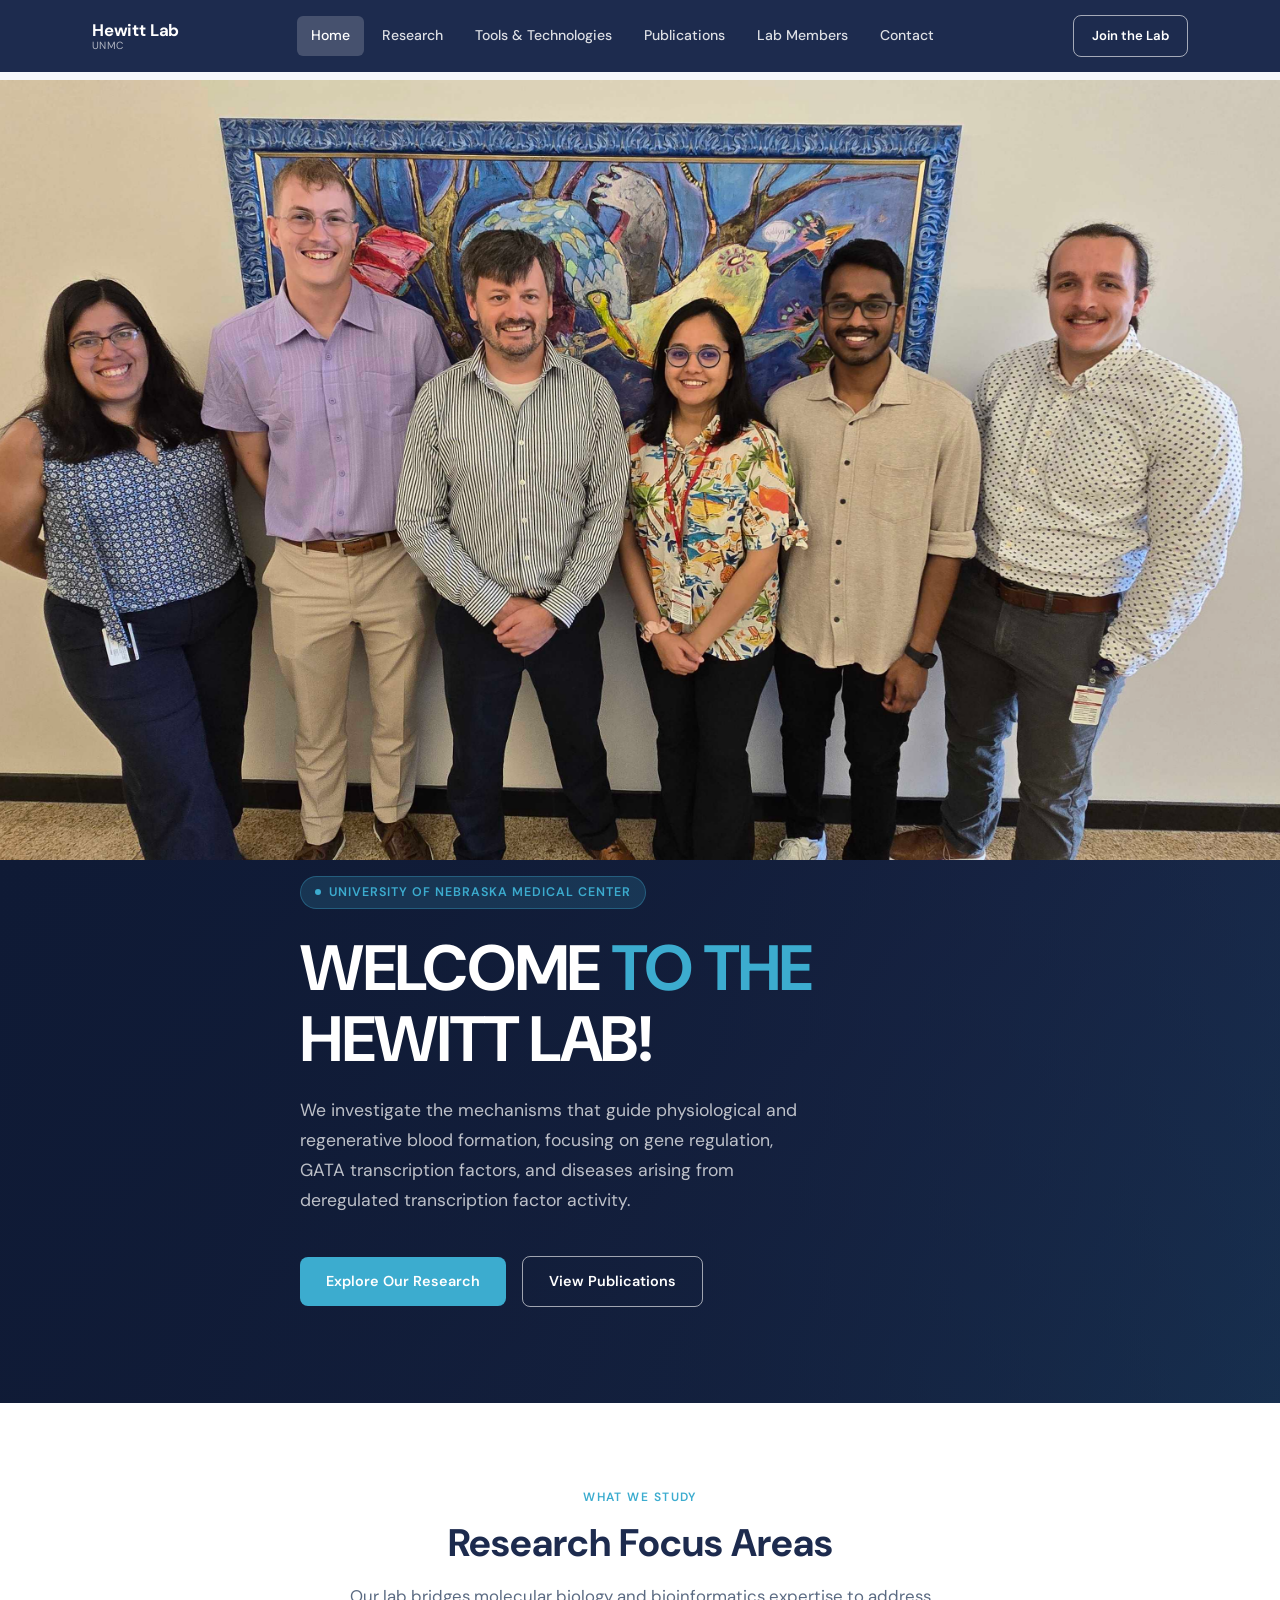
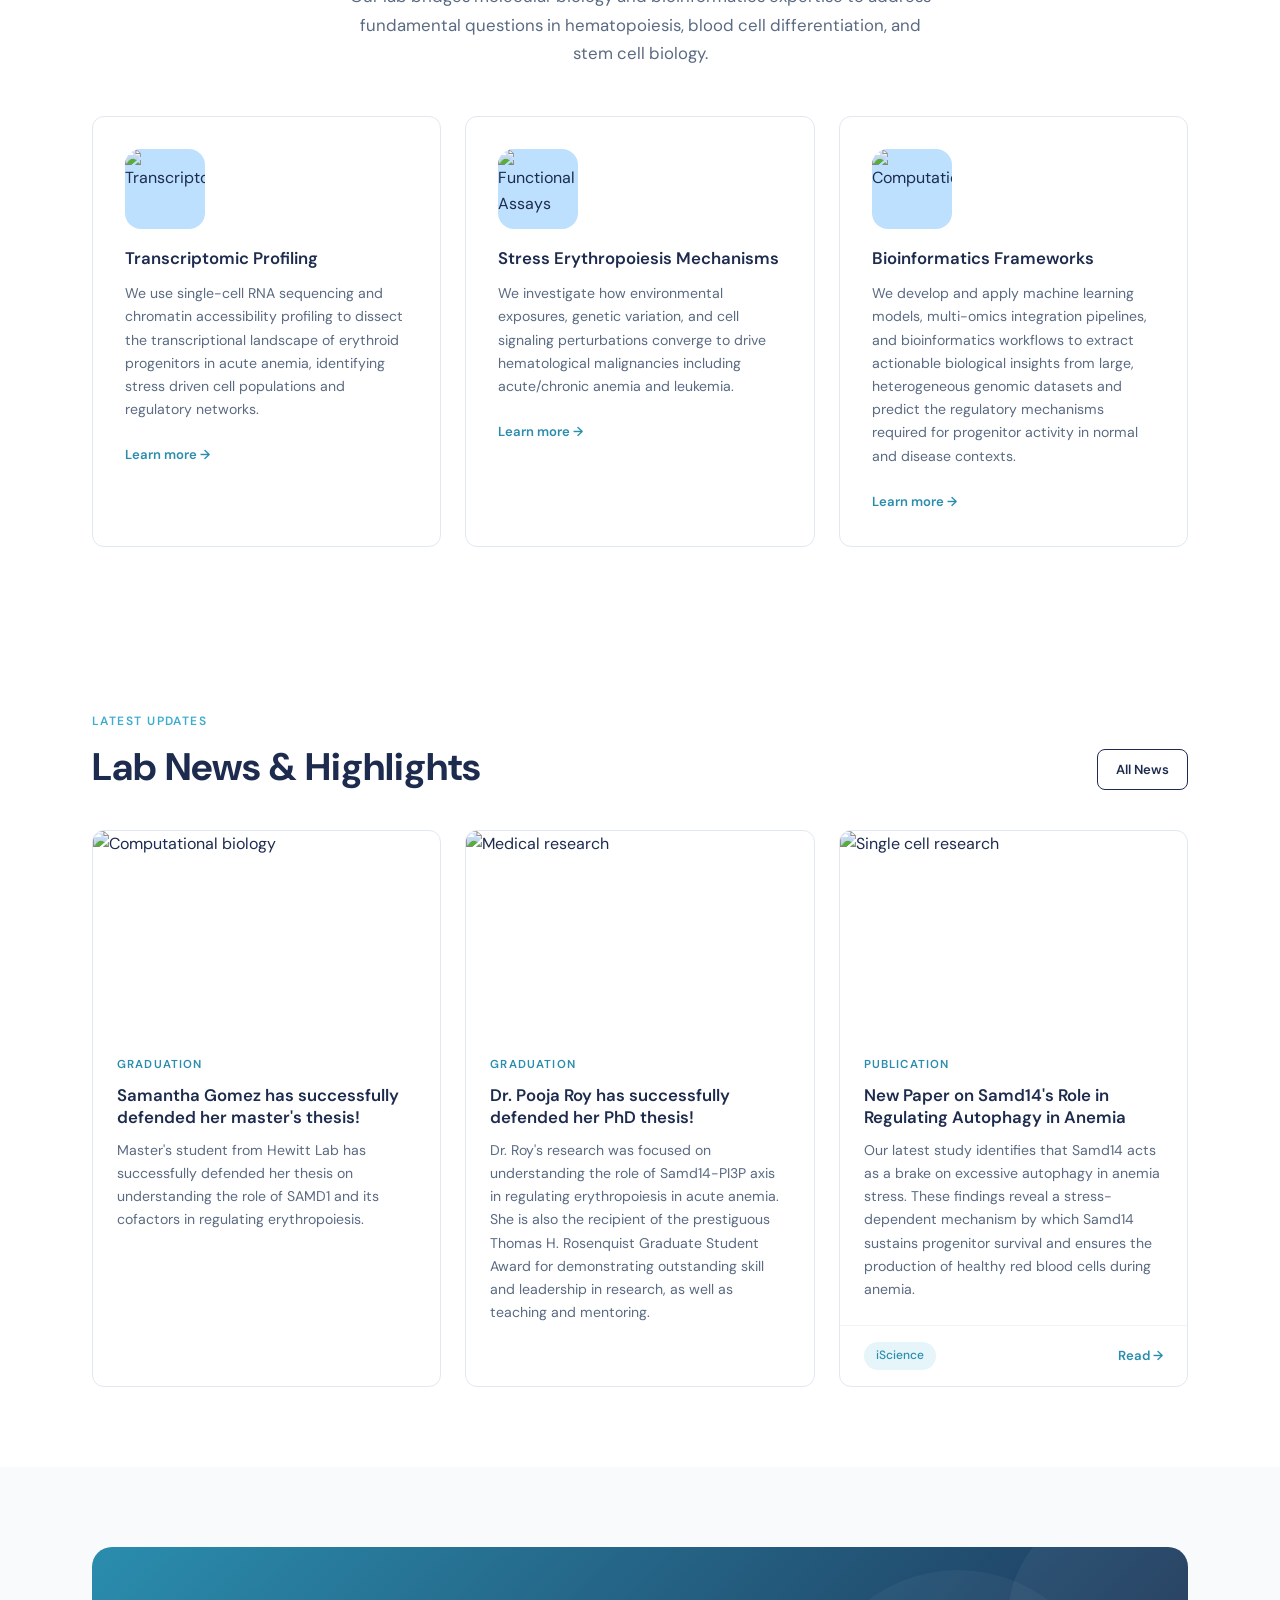
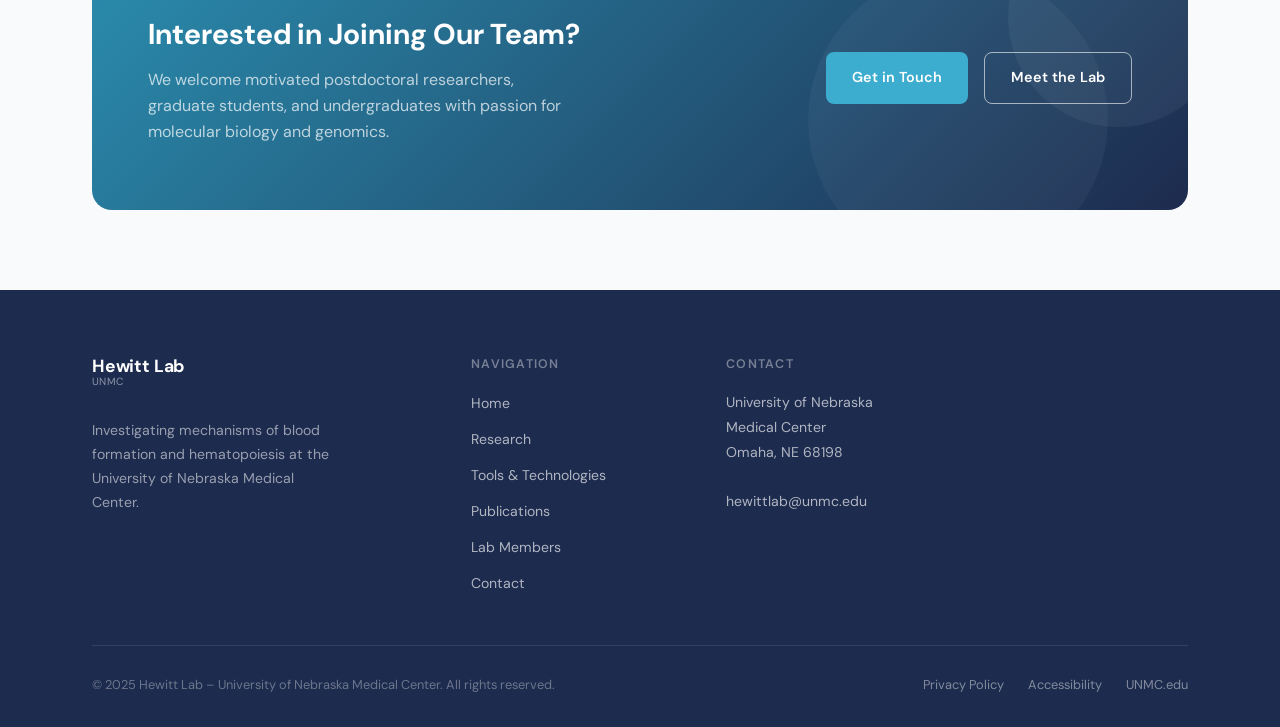
==== index.html @ a4f3e3bd "Remove the icons" ====
<!DOCTYPE html>
<html lang="en">
<head>
  <meta charset="UTF-8" />
  <meta name="viewport" content="width=device-width, initial-scale=1.0" />
  <title>Hewitt Lab   UNMC</title>
  <meta name="description" content="The Hewitt Lab at UNMC" />
  <link rel="stylesheet" href="styles.css" />
  <link rel="icon" type="image/png" href="public/blood-logo.png" />
</head>
<body>

  <!-- ============================================================
       HEADER
  ============================================================ -->
  <header class="site-header hero-page" id="siteHeader">
    <div class="header-inner">
      <a href="index.html" class="header-logo">
        <div class="logo-text">
          <span class="logo-name">Hewitt Lab</span>
          <span class="logo-sub">UNMC &nbsp;</span>
        </div>
      </a>

      <nav class="header-nav">
        <a href="index.html" class="nav-link active">Home</a>
        <a href="research.html" class="nav-link">Research</a>
        <a href="tools.html" class="nav-link">Tools &amp; Technologies</a>
        <a href="publications.html" class="nav-link">Publications</a>
        <a href="team.html" class="nav-link">Lab Members</a>
        <a href="contact.html" class="nav-link">Contact</a>
      </nav>

      <a href="contact.html" class="btn btn--outline-white btn--sm header-cta">Join the Lab</a>
      <button class="menu-toggle" id="menuToggle" aria-label="Open menu">
        <span></span><span></span><span></span>
      </button>
    </div>
  </header>

  <!-- Mobile Nav Drawer -->
  <div class="mobile-nav" id="mobileNav" style="
    display:none; position:fixed; inset:0; background:var(--navy); z-index:999;
    flex-direction:column; align-items:flex-start; padding:6rem 2rem 2rem;
    gap:0.5rem;
  ">
    <a href="index.html" class="nav-link active" style="font-size:1.1rem;color:white">Home</a>
    <a href="research.html" class="nav-link" style="font-size:1.1rem;color:rgba(255,255,255,0.8)">Research</a>
    <a href="tools.html" class="nav-link" style="font-size:1.1rem;color:rgba(255,255,255,0.8)">Tools &amp; Technologies</a>
    <a href="publications.html" class="nav-link" style="font-size:1.1rem;color:rgba(255,255,255,0.8)">Publications</a>
    <a href="team.html" class="nav-link" style="font-size:1.1rem;color:rgba(255,255,255,0.8)">Lab Members</a>
    <a href="contact.html" class="nav-link" style="font-size:1.1rem;color:rgba(255,255,255,0.8)">Contact</a>
    <a href="contact.html" class="btn btn--primary" style="margin-top:1.5rem">Join the Lab</a>
  </div>

  <!-- ============================================================
       HERO
  ============================================================ -->
  <div style="width:100%; height:780px; overflow:hidden; margin-top:80px;">
    <img src="public/1000073294 (1).jpg" alt="Hewitt Lab" style="width:100%; height:100%; object-fit:cover; object-position: center top;" />
  </div>

  <section class="hero" style="padding-top:0; min-height:auto;">
    <div class="hero-bg"></div>
    <!-- PLACEHOLDER: Replace src below with your own hero image in public/hero-lab.jpg -->
    <div class="hero-overlay"></div>

    <div class="container hero-content" style="padding-top:1rem; padding-bottom:2rem;">
      <div class="hero-eyebrow">
        <span class="hero-dot"></span>
        University of Nebraska Medical Center
      </div>

      <h1 class="hero-title">
        WELCOME <em> TO THE </em> HEWITT LAB! <!--<br /> For RBC Regeneration at <br /> Molecular Resolution -->
      </h1>

      <p class="hero-desc">
        We investigate the mechanisms that guide physiological and regenerative blood formation, 
        focusing on gene regulation, GATA transcription factors, and diseases arising from 
        deregulated transcription factor activity.
      </p>

      <div class="hero-actions">
        <a href="research.html" class="btn btn--primary">Explore Our Research</a>
        <a href="publications.html" class="btn btn--outline-white">View Publications</a>
      </div>
  </section>

  <!-- ============================================================
       RESEARCH PILLARS
  ============================================================ -->
  <section class="section section--light">
    <div class="container">
      <div class="text-center">
        <span class="section-label">What We Study</span>
        <h2 class="section-title">Research Focus Areas</h2>
        <p class="section-subtitle">
          Our lab bridges molecular biology and bioinformatics expertise to address fundamental questions in hematopoiesis, blood cell differentiation, and stem cell biology.
        </p>
      </div>

      <div class="research-strip">
        <div class="research-card fade-in">
          <!-- <div class="research-icon">&#10084;&#65039;</div> -->
          <div class="research-icon"><img src="./public/icon-dna.jpg" alt="Transcriptomics" /></div>
          <h3>Transcriptomic Profiling</h3>
          <p>We use single-cell RNA sequencing and chromatin accessibility profiling to dissect
          the transcriptional landscape of erythroid progenitors in acute anemia, identifying
          stress driven cell populations and regulatory networks.</p>
          <a href="research.html#cardiac" class="research-link">Learn more &#8594;</a>
        </div>

        <div class="research-card fade-in fade-in-delay-1">
          <!-- <div class="research-icon">&#129752;</div> -->
          <div class="research-icon"><img src="./public/icon-bloodrop.jpg" alt="Functional Assays" /></div>
          <h3>Stress Erythropoiesis Mechanisms</h3>
          <p>We investigate how environmental exposures, genetic variation, and cell
          signaling perturbations converge to drive hematological malignancies including
          acute/chronic anemia and leukemia.</p>
          <a href="research.html#pulmonary" class="research-link">Learn more &#8594;</a>
        </div>

        <div class="research-card fade-in fade-in-delay-2">
          <!--<div class="research-icon">&#129504;</div>-->
          <div class="research-icon"><img src="./public/icon-comp.png" alt="Computational" /></div>
          <h3>Bioinformatics Frameworks</h3>
          <p>We develop and apply machine learning models, multi-omics integration pipelines,
          and bioinformatics workflows to extract actionable biological insights from large,
          heterogeneous genomic datasets and predict the regulatory mechanisms required for 
          progenitor activity in normal and disease contexts.</p>
          <a href="tools.html" class="research-link">Learn more &#8594;</a>
        </div>
      </div>
    </div>
  </section>

  <!-- ============================================================
       ABOUT SPLIT
  ============================================================ -->
  <!--  
  <section class="section section--tint">  
    <div class="container">
      <div class="about-split">
        <div class="about-img">
        -->  
          <!-- <img 
            src="https://images.unsplash.com/photo-1582719478250-c89cae4dc85b?auto=format&fit=crop&w=900&q=80"
            alt="Hewitt Lab team at UNMC"
          /> -->
          <!--  
          <div class="about-img-badge">
            <div class="badge-icon">&#127979;</div>
            <div>
              <div class="badge-label">Home Institution</div>
              <div class="badge-value">Univ. of Nebraska Medical Center</div>
            </div>
          </div>
        </div>

        <div class="about-text">
          <span class="section-label">About the Lab</span>
          <h2 class="section-title">Decoding Blood Formation at Molecular Resolution</h2>
          <p class="section-subtitle">
            The Hewitt Lab investigates the mechanisms that guide physiological and 
            regenerative blood formation, with a focus on gene regulation during 
            hematopoietic differentiation, the role of GATA transcription factors 
            in development, and diseases arising from deregulated transcription 
            factor activity including chronic anemias and leukemias.
          </p>

          <div class="about-highlights">
            <div class="highlight-item">
              <div class="highlight-dot"></div>
              <p><strong>Multi-omics integration</strong> combining transcriptomics, epigenomics,
              and proteomics to build system-level models of disease.</p>
            </div>
            <div class="highlight-item">
              <div class="highlight-dot"></div>
              <p><strong>Open-source software development</strong> with publicly available tools
              and reproducible analysis pipelines shared with the community.</p>
            </div>
            <div class="highlight-item">
              <div class="highlight-dot"></div>
              <p><strong>Collaborative translational research</strong> with clinical partners
              at UNMC, Nebraska Medicine, and national consortium networks.</p>
            </div>
            <div class="highlight-item">
              <div class="highlight-dot"></div>
              <p><strong>Trainee development</strong> at the interface of computation
              and experimental biology, preparing the next generation of researchers.</p>
            </div>
          </div>

          <div style="margin-top:2rem; display:flex; gap:1rem; flex-wrap:wrap;">
            <a href="research.html" class="btn btn--primary">Our Research</a>
            <a href="team.html" class="btn btn--outline">Meet the Team</a>
          </div>
        </div>
      </div>
    </div>
  </section>
-->
  <!-- ============================================================
       NEWS / HIGHLIGHTS
  ============================================================ -->
  <section class="section section--light">
    <div class="container">
      <div style="display:flex; align-items:flex-end; justify-content:space-between; margin-bottom:2.5rem; flex-wrap:wrap; gap:1rem;">
        <div>
          <span class="section-label">Latest Updates</span>
          <h2 class="section-title" style="margin-bottom:0">Lab News &amp; Highlights</h2>
        </div>
        <a href="#" class="btn btn--outline btn--sm">All News</a>
      </div>

      <div class="grid-3">
        <div class="card fade-in fade-in-delay-1">
          <!-- PLACEHOLDER: Replace with public/news-2.jpg -->
          <img
            src="public/sam_gomez.jpeg"
            alt="Computational biology"
            class="card-img"
          />
          <div class="card-body">
            <div class="card-label">Graduation</div>
            <h3 class="card-title">Samantha Gomez has successfully defended her master's thesis!</h3>
            <p class="card-text">Master's student from Hewitt Lab has successfully defended
              her thesis on understanding the role of SAMD1 and its cofactors in regulating erythropoiesis.</p>

          </div>
        </div>
                <div class="card fade-in fade-in-delay-2">
          <!-- PLACEHOLDER: Replace with public/news-3.jpg -->
          <img
            src="public/Roy_ Pooja.JPG"
            alt="Medical research"
            class="card-img"
          />
          <div class="card-body">
            <div class="card-label">Graduation</div>
            <h3 class="card-title">Dr. Pooja Roy has successfully defended her PhD thesis!</h3>
            <p class="card-text">Dr. Roy's research was focused on understanding the role of Samd14-PI3P axis
            in regulating erythropoiesis in acute anemia. She is also the recipient of the prestiguous Thomas H. Rosenquist Graduate Student Award
            for demonstrating outstanding skill and leadership in research, as well as teaching and mentoring.</p>

          </div>
          <!-- <div class="card-footer"> 
            <span class="tag">Funding</span>
            <a href="contact.html" class="research-link" style="font-size:0.82rem">Learn more &#8594;</a>
          </div> -->
        </div>
        
        
        <div class="card fade-in">
          <!-- PLACEHOLDER: Replace with public/news-1.jpg -->
          <img
            src="public/iscience.png"
            alt="Single cell research"
            class="card-img"
          />
          <div class="card-body">
            <div class="card-label">Publication</div>
            <h3 class="card-title">New Paper on Samd14's Role in Regulating Autophagy in Anemia</h3>
            <p class="card-text">Our latest study identifies that Samd14 acts as a brake on excessive autophagy in anemia stress.
            These findings reveal a stress-dependent mechanism by which Samd14 sustains progenitor survival and ensures the 
            production of healthy red blood cells during anemia.
            </p>
          </div>
          <div class="card-footer">
            <span class="tag">iScience</span>
            <a href="publications.html" class="research-link" style="font-size:0.82rem">Read &#8594;</a>
          </div>
        </div>

        </div>
      </div>
    </div>
  </section>

  <!-- ============================================================
       CTA BANNER
  ============================================================ -->
  <section class="section section--tint">
    <div class="container">
      <div class="cta-banner">
        <div class="cta-text">
          <h2>Interested in Joining Our Team?</h2>
          <p>We welcome motivated postdoctoral researchers, graduate students, and
          undergraduates with passion for molecular biology and genomics.</p>
        </div>
        <div class="cta-actions">
          <a href="contact.html" class="btn btn--primary">Get in Touch</a>
          <a href="team.html" class="btn btn--outline-white">Meet the Lab</a>
        </div>
      </div>
    </div>
  </section>

  <!-- ============================================================
       FOOTER
  ============================================================ -->
  <footer class="site-footer">
    <div class="container">
      <div class="footer-grid">
        <div class="footer-brand">
          <a href="index.html" class="header-logo" style="margin-bottom:1rem; display:inline-flex;">

            <div class="logo-text">
              <span class="logo-name">Hewitt Lab</span>
              <span class="logo-sub">UNMC</span>
            </div>
          </a>
          <p class="footer-tagline">
            Investigating mechanisms of blood formation and hematopoiesis 
            at the University of Nebraska Medical Center.
          </p>
        </div>

        <div class="footer-col">
          <h4>Navigation</h4>
          <ul>
            <li><a href="index.html">Home</a></li>
            <li><a href="research.html">Research</a></li>
            <li><a href="tools.html">Tools &amp; Technologies</a></li>
            <li><a href="publications.html">Publications</a></li>
            <li><a href="team.html">Lab Members</a></li>
            <li><a href="contact.html">Contact</a></li>
          </ul>
        </div>
        <!--  
        <div class="footer-col">
          <h4>Research</h4>
          <ul>
            <li><a href="research.html#cardiac">Cardiac Genomics</a></li>
            <li><a href="research.html#pulmonary">Pulmonary Disease</a></li>
            <li><a href="research.html#methods">Computational Methods</a></li>
            <li><a href="research.html#translational">Translational Research</a></li>
          </ul>
        </div> -->

        <div class="footer-col">
          <h4>Contact</h4>
          <address>
            University of Nebraska<br />
            Medical Center<br />
            Omaha, NE 68198<br /><br />
            <a href="mailto:hewittlab@unmc.edu">hewittlab@unmc.edu</a>
          </address>
        </div>
      </div>

      <div class="footer-bottom">
        <span>&copy; 2025 Hewitt Lab &ndash; University of Nebraska Medical Center. All rights reserved.</span>
        <div style="display:flex; gap:1.5rem;">
          <a href="#">Privacy Policy</a>
          <a href="#">Accessibility</a>
          <a href="https://www.unmc.edu" target="_blank" rel="noopener">UNMC.edu</a>
        </div>
      </div>
    </div>
  </footer>

  <script>
    // Sticky header behavior
    const header = document.getElementById('siteHeader');
    const isHeroPage = header.classList.contains('hero-page');

    window.addEventListener('scroll', () => {
      if (isHeroPage) {
        if (window.scrollY > 80) {
          header.classList.add('scrolled');
        } else {
          header.classList.remove('scrolled');
        }
      }
    });

    // Mobile menu
    const menuToggle = document.getElementById('menuToggle');
    const mobileNav  = document.getElementById('mobileNav');
    menuToggle.addEventListener('click', () => {
      const open = mobileNav.style.display === 'flex';
      mobileNav.style.display = open ? 'none' : 'flex';
    });

    // Scroll fade-in
    const fadeEls = document.querySelectorAll('.fade-in');
    const observer = new IntersectionObserver((entries) => {
      entries.forEach(e => {
        if (e.isIntersecting) {
          e.target.classList.add('visible');
          observer.unobserve(e.target);
        }
      });
    }, { threshold: 0.12 });
    fadeEls.forEach(el => observer.observe(el));
  </script>
</body>
</html>
---- styles.css ----
/* =============================================
   HEWITT LAB — Global Stylesheet
   University of Nebraska Medical Center
   ============================================= */

@import url('https://fonts.googleapis.com/css2?family=DM+Sans:ital,opsz,wght@0,9..40,300;0,9..40,400;0,9..40,500;0,9..40,600;0,9..40,700;1,9..40,300;1,9..40,400&display=swap');

/* ---- Design Tokens ---- */
:root {
  --navy:        #1d2b4e;
  --navy-light:  #2a3d6a;
  --teal:        #3caccf;
  --teal-dark:   #2a8dae;
  --teal-light:  #e6f5fa;
  --teal-faint:  #f0fafc;
  --bg:          #f7f9fc;
  --white:       #ffffff;
  --gray-50:     #f8fafc;
  --gray-100:    #f1f4f8;
  --gray-200:    #e2e8f0;
  --gray-400:    #94a3b8;
  --gray-600:    #5a6a82;
  --gray-800:    #2d3a52;
  --text:        #1d2b4e;
  --text-muted:  #5a6a82;
  --radius-sm:   6px;
  --radius:      12px;
  --radius-lg:   20px;
  --shadow-sm:   0 1px 4px rgba(29,43,78,0.07);
  --shadow:      0 4px 20px rgba(29,43,78,0.10);
  --shadow-lg:   0 12px 48px rgba(29,43,78,0.14);
  --transition:  all 0.25s cubic-bezier(0.4, 0, 0.2, 1);
  --max-w:       1160px;
  --header-h:    72px;
}

/* ---- Reset & Base ---- */
*, *::before, *::after {
  box-sizing: border-box;
  margin: 0;
  padding: 0;
}

html {
  scroll-behavior: smooth;
  font-size: 16px;
}

body {
  font-family: 'DM Sans', sans-serif;
  background: var(--bg);
  color: var(--text);
  line-height: 1.65;
  -webkit-font-smoothing: antialiased;
}

img {
  max-width: 100%;
  display: block;
}

a {
  color: inherit;
  text-decoration: none;
}

ul { list-style: none; }

/* ---- Utility ---- */
.container {
  max-width: var(--max-w);
  margin: 0 auto;
  padding: 0 2rem;
}

.section {
  padding: 80px 0;
}

.section--light { background: var(--white); }
.section--tint  { background: var(--gray-50); }
.section--navy  {
  background: var(--navy);
  color: var(--white);
}

.section-label {
  display: inline-block;
  font-size: 0.75rem;
  font-weight: 600;
  letter-spacing: 0.12em;
  text-transform: uppercase;
  color: var(--teal);
  margin-bottom: 12px;
}

.section-title {
  font-size: clamp(1.75rem, 3vw, 2.4rem);
  font-weight: 700;
  color: var(--navy);
  line-height: 1.2;
  margin-bottom: 1rem;
}

.section--navy .section-title { color: var(--white); }

.section-subtitle {
  font-size: 1.05rem;
  color: var(--text-muted);
  max-width: 600px;
  line-height: 1.7;
}

.section--navy .section-subtitle { color: rgba(255,255,255,0.72); }

.text-center { text-align: center; }
.text-center .section-subtitle { margin: 0 auto; }

/* ---- Buttons ---- */
.btn {
  display: inline-flex;
  align-items: center;
  gap: 8px;
  padding: 13px 26px;
  border-radius: 8px;
  font-family: 'DM Sans', sans-serif;
  font-size: 0.9rem;
  font-weight: 600;
  cursor: pointer;
  transition: var(--transition);
  border: none;
  text-decoration: none;
  white-space: nowrap;
}

.btn--primary {
  background: var(--teal);
  color: var(--white);
}

.btn--primary:hover {
  background: var(--teal-dark);
  transform: translateY(-1px);
  box-shadow: 0 6px 20px rgba(60,172,207,0.35);
}

.btn--outline {
  background: transparent;
  color: var(--navy);
  border: 1.5px solid var(--navy);
}

.btn--outline:hover {
  background: var(--navy);
  color: var(--white);
}

.btn--outline-white {
  background: transparent;
  color: var(--white);
  border: 1.5px solid rgba(255,255,255,0.6);
}

.btn--outline-white:hover {
  background: rgba(255,255,255,0.12);
}

.btn--sm {
  padding: 9px 18px;
  font-size: 0.82rem;
}

/* ---- Tag / Badge ---- */
.tag {
  display: inline-block;
  padding: 4px 12px;
  border-radius: 100px;
  font-size: 0.75rem;
  font-weight: 500;
  background: var(--teal-light);
  color: var(--teal-dark);
}

/* ================================================
   HEADER
   ================================================ */
.site-header {
  position: fixed;
  top: 0;
  left: 0;
  right: 0;
  height: var(--header-h);
  z-index: 1000;
  display: flex;
  align-items: center;
  transition: background 0.3s ease, box-shadow 0.3s ease;
}

/* Transparent on top of hero */
.site-header.hero-page {
  background: var(--navy);
}

.site-header.scrolled,
.site-header.solid {
  background: rgba(255,255,255,0.97);
  backdrop-filter: blur(10px);
  box-shadow: 0 1px 0 var(--gray-200);
}

.header-inner {
  max-width: var(--max-w);
  margin: 0 auto;
  padding: 0 2rem;
  width: 100%;
  display: flex;
  align-items: center;
  justify-content: space-between;
  gap: 2rem;
}

/* Logo */
.header-logo {
  display: flex;
  align-items: center;
  gap: 10px;
  text-decoration: none;
  flex-shrink: 0;
}

.logo-mark {
  width: 36px;
  height: 36px;
  background: var(--teal);
  border-radius: 8px;
  display: flex;
  align-items: center;
  justify-content: center;
}

.logo-mark svg {
  width: 20px;
  height: 20px;
  fill: white;
}

.logo-text {
  display: flex;
  flex-direction: column;
  line-height: 1.1;
}

.logo-name {
  font-size: 1.05rem;
  font-weight: 700;
  letter-spacing: -0.01em;
  color: var(--white);
  transition: color 0.3s;
}

.logo-sub {
  font-size: 0.65rem;
  font-weight: 400;
  letter-spacing: 0.04em;
  text-transform: uppercase;
  color: rgba(255,255,255,0.65);
  transition: color 0.3s;
}

.site-header.scrolled .logo-name,
.site-header.solid .logo-name {
  color: var(--navy);
}

.site-header.scrolled .logo-sub,
.site-header.solid .logo-sub {
  color: var(--text-muted);
}

/* Nav */
.header-nav {
  display: flex;
  align-items: center;
  gap: 0.25rem;
}

.nav-link {
  padding: 8px 14px;
  border-radius: 6px;
  font-size: 0.88rem;
  font-weight: 500;
  color: rgba(255,255,255,0.85);
  transition: var(--transition);
  white-space: nowrap;
}

.nav-link:hover {
  color: var(--white);
  background: rgba(255,255,255,0.12);
}

.nav-link.active {
  color: var(--white);
  background: rgba(255,255,255,0.18);
}

.site-header.scrolled .nav-link,
.site-header.solid .nav-link {
  color: var(--gray-600);
}

.site-header.scrolled .nav-link:hover,
.site-header.solid .nav-link:hover {
  color: var(--navy);
  background: var(--gray-100);
}

.site-header.scrolled .nav-link.active,
.site-header.solid .nav-link.active {
  color: var(--teal-dark);
  background: var(--teal-light);
}

.header-cta {
  margin-left: 0.5rem;
}

/* Mobile menu toggle */
.menu-toggle {
  display: none;
  flex-direction: column;
  justify-content: center;
  align-items: center;
  gap: 5px;
  width: 36px;
  height: 36px;
  cursor: pointer;
  background: none;
  border: none;
  padding: 0;
}

.menu-toggle span {
  display: block;
  width: 22px;
  height: 2px;
  background: var(--white);
  border-radius: 2px;
  transition: var(--transition);
}

.site-header.scrolled .menu-toggle span,
.site-header.solid .menu-toggle span {
  background: var(--navy);
}

/* ================================================
   FOOTER
   ================================================ */
.site-footer {
  background: var(--navy);
  color: rgba(255,255,255,0.75);
  padding: 64px 0 32px;
}

.footer-grid {
  display: grid;
  grid-template-columns: 1.6fr 1fr 1fr 1fr;
  gap: 3rem;
  margin-bottom: 48px;
}

.footer-brand .logo-name { color: var(--white); font-size: 1.1rem; }
.footer-brand .logo-sub  { color: rgba(255,255,255,0.5); }

.footer-tagline {
  margin-top: 1rem;
  font-size: 0.88rem;
  line-height: 1.7;
  color: rgba(255,255,255,0.55);
  max-width: 240px;
}

.footer-col h4 {
  font-size: 0.78rem;
  font-weight: 600;
  letter-spacing: 0.10em;
  text-transform: uppercase;
  color: rgba(255,255,255,0.4);
  margin-bottom: 1rem;
}

.footer-col ul {
  display: flex;
  flex-direction: column;
  gap: 0.6rem;
}

.footer-col a {
  font-size: 0.88rem;
  color: rgba(255,255,255,0.65);
  transition: color 0.2s;
}

.footer-col a:hover { color: var(--teal); }

.footer-col address {
  font-style: normal;
  font-size: 0.88rem;
  line-height: 1.75;
  color: rgba(255,255,255,0.65);
}

.footer-bottom {
  border-top: 1px solid rgba(255,255,255,0.1);
  padding-top: 28px;
  display: flex;
  align-items: center;
  justify-content: space-between;
  gap: 1rem;
  font-size: 0.8rem;
  color: rgba(255,255,255,0.35);
}

.footer-bottom a {
  color: rgba(255,255,255,0.45);
  transition: color 0.2s;
}

.footer-bottom a:hover { color: var(--teal); }

/* ================================================
   HERO — Home
   ================================================ */
.hero {
  position: relative;
  min-height: 100vh;
  display: flex;
  align-items: center;
  overflow: hidden;
}

.hero-bg {
  position: absolute;
  inset: 0;
  background: linear-gradient(135deg, #0f1a35 0%, #1d2b4e 55%, #1b3a5c 100%);
  z-index: 0;
}

.hero-bg-img {
  position: absolute;
  inset: 0;
  object-fit: cover;
  width: 100%;
  height: 100%;
  opacity: 0.22;
  mix-blend-mode: luminosity;
  z-index: 1;
}

.hero-overlay {
  position: absolute;
  inset: 0;
  background: linear-gradient(
    to right,
    rgba(15, 26, 53, 0.92) 0%,
    rgba(15, 26, 53, 0.70) 55%,
    rgba(15, 26, 53, 0.35) 100%
  );
  z-index: 2;
}

.hero-content {
  position: relative;
  z-index: 3;
  padding: 120px 0 100px;
}

.hero-eyebrow {
  display: inline-flex;
  align-items: center;
  gap: 8px;
  background: rgba(60,172,207,0.18);
  border: 1px solid rgba(60,172,207,0.35);
  border-radius: 100px;
  padding: 5px 14px;
  font-size: 0.78rem;
  font-weight: 600;
  letter-spacing: 0.08em;
  text-transform: uppercase;
  color: var(--teal);
  margin-bottom: 1.5rem;
}

.hero-dot {
  width: 6px;
  height: 6px;
  border-radius: 50%;
  background: var(--teal);
  animation: pulse 2s infinite;
}

@keyframes pulse {
  0%, 100% { opacity: 1; transform: scale(1); }
  50%       { opacity: 0.5; transform: scale(0.8); }
}

.hero-title {
  font-size: clamp(2.4rem, 5vw, 4rem);
  font-weight: 700;
  color: var(--white);
  line-height: 1.12;
  letter-spacing: -0.02em;
  margin-bottom: 1.25rem;
  max-width: 680px;
}

.hero-title em {
  font-style: normal;
  color: var(--teal);
}

.hero-desc {
  font-size: 1.1rem;
  color: rgba(255,255,255,0.72);
  max-width: 520px;
  line-height: 1.7;
  margin-bottom: 2.5rem;
}

.hero-actions {
  display: flex;
  align-items: center;
  flex-wrap: wrap;
  gap: 1rem;
  margin-bottom: 4rem;
}

.hero-stats {
  display: flex;
  gap: 3rem;
  flex-wrap: wrap;
}

.stat {
  display: flex;
  flex-direction: column;
}

.stat-number {
  font-size: 1.8rem;
  font-weight: 700;
  color: var(--white);
  line-height: 1;
}

.stat-label {
  font-size: 0.78rem;
  color: rgba(255,255,255,0.5);
  margin-top: 4px;
  font-weight: 400;
}

/* ================================================
   PAGE HERO (inner pages)
   ================================================ */
.page-hero {
  background: linear-gradient(135deg, #0f1a35 0%, #1d2b4e 100%);
  padding: 130px 0 70px;
  position: relative;
  overflow: hidden;
}

.page-hero::after {
  content: '';
  position: absolute;
  inset: 0;
  background: url("data:image/svg+xml,%3Csvg width='60' height='60' viewBox='0 0 60 60' xmlns='http://www.w3.org/2000/svg'%3E%3Cg fill='none' fill-rule='evenodd'%3E%3Cg fill='%233caccf' fill-opacity='0.04'%3E%3Ccircle cx='30' cy='30' r='2'/%3E%3C/g%3E%3C/g%3E%3C/svg%3E");
}

.page-hero-inner {
  position: relative;
  z-index: 1;
}

.page-hero-label {
  display: inline-block;
  font-size: 0.72rem;
  font-weight: 600;
  letter-spacing: 0.14em;
  text-transform: uppercase;
  color: var(--teal);
  background: rgba(60,172,207,0.12);
  border: 1px solid rgba(60,172,207,0.25);
  padding: 4px 12px;
  border-radius: 100px;
  margin-bottom: 1rem;
}

.page-hero-title {
  font-size: clamp(2rem, 4vw, 3rem);
  font-weight: 700;
  color: var(--white);
  line-height: 1.15;
  letter-spacing: -0.02em;
  margin-bottom: 1rem;
}

.page-hero-desc {
  font-size: 1.05rem;
  color: rgba(255,255,255,0.65);
  max-width: 560px;
  line-height: 1.7;
}

/* ================================================
   CARDS
   ================================================ */
.card {
  background: var(--white);
  border-radius: var(--radius);
  border: 1px solid var(--gray-200);
  overflow: hidden;
  transition: var(--transition);
}

.card:hover {
  transform: translateY(-4px);
  box-shadow: var(--shadow-lg);
  border-color: transparent;
}

.card-img {
  width: 100%;
  height: 200px;
  object-fit: cover;
}

.card-body {
  padding: 1.5rem;
}

.card-label {
  font-size: 0.72rem;
  font-weight: 600;
  letter-spacing: 0.1em;
  text-transform: uppercase;
  color: var(--teal-dark);
  margin-bottom: 0.6rem;
}

.card-title {
  font-size: 1.05rem;
  font-weight: 600;
  color: var(--navy);
  margin-bottom: 0.6rem;
  line-height: 1.35;
}

.card-text {
  font-size: 0.88rem;
  color: var(--text-muted);
  line-height: 1.65;
}

.card-footer {
  padding: 1rem 1.5rem;
  border-top: 1px solid var(--gray-100);
  display: flex;
  align-items: center;
  justify-content: space-between;
}

/* ================================================
   GRID LAYOUTS
   ================================================ */
.grid-3 {
  display: grid;
  grid-template-columns: repeat(3, 1fr);
  gap: 1.5rem;
}

.grid-2 {
  display: grid;
  grid-template-columns: repeat(2, 1fr);
  gap: 2rem;
}

.grid-4 {
  display: grid;
  grid-template-columns: repeat(4, 1fr);
  gap: 1.5rem;
}

/* ================================================
   RESEARCH AREAS (Home)
   ================================================ */
.research-strip {
  display: grid;
  grid-template-columns: repeat(3, 1fr);
  gap: 1.5rem;
  margin-top: 3rem;
}

.research-card {
  background: var(--white);
  border: 1px solid var(--gray-200);
  border-radius: var(--radius);
  padding: 2rem;
  transition: var(--transition);
  position: relative;
  overflow: hidden;
}

.research-card::before {
  content: '';
  position: absolute;
  top: 0; left: 0; right: 0;
  height: 3px;
  background: var(--teal);
  transform: scaleX(0);
  transition: transform 0.3s ease;
  transform-origin: left;
}

.research-card:hover::before { transform: scaleX(1); }

.research-card:hover {
  transform: translateY(-4px);
  box-shadow: var(--shadow-lg);
  border-color: transparent;
}

.research-icon {
  width: 80px;
  height: 80px;
  background-color: #bde0fe;
  border-radius: 16px;
  display: flex;
  align-items: center;
  justify-content: center;
  margin-bottom: 1rem;
  overflow: hidden;
}

.research-icon img {
  width: 100%;
  height: 100%;
  object-fit: cover;
}

.research-card h3 {
  font-size: 1.05rem;
  font-weight: 600;
  color: var(--navy);
  margin-bottom: 0.6rem;
}

.research-card p {
  font-size: 0.88rem;
  color: var(--text-muted);
  line-height: 1.65;
  margin-bottom: 1.25rem;
}

.research-link {
  font-size: 0.82rem;
  font-weight: 600;
  color: var(--teal-dark);
  display: inline-flex;
  align-items: center;
  gap: 4px;
  transition: gap 0.2s;
}

.research-link:hover { gap: 8px; }

/* ================================================
   ABOUT SPLIT (Home)
   ================================================ */
.about-split {
  display: grid;
  grid-template-columns: 1fr 1fr;
  gap: 5rem;
  align-items: center;
}

.about-img {
  position: relative;
  border-radius: var(--radius-lg);
  overflow: hidden;
  box-shadow: var(--shadow-lg);
}

.about-img img {
  width: 100%;
  height: 440px;
  object-fit: cover;
}

.about-img-badge {
  position: absolute;
  bottom: 24px;
  left: 24px;
  background: var(--white);
  border-radius: var(--radius);
  padding: 14px 20px;
  box-shadow: var(--shadow);
  display: flex;
  align-items: center;
  gap: 12px;
}

.badge-icon {
  width: 40px;
  height: 40px;
  background: var(--teal);
  border-radius: 8px;
  display: flex;
  align-items: center;
  justify-content: center;
  font-size: 1.2rem;
  flex-shrink: 0;
}

.badge-label {
  font-size: 0.72rem;
  color: var(--text-muted);
}

.badge-value {
  font-size: 0.95rem;
  font-weight: 700;
  color: var(--navy);
}

.about-text .section-label { display: block; }

.about-highlights {
  margin-top: 2rem;
  display: flex;
  flex-direction: column;
  gap: 1rem;
}

.highlight-item {
  display: flex;
  gap: 1rem;
  align-items: flex-start;
}

.highlight-dot {
  width: 8px;
  height: 8px;
  background: var(--teal);
  border-radius: 50%;
  margin-top: 7px;
  flex-shrink: 0;
}

.highlight-item p {
  font-size: 0.92rem;
  color: var(--text-muted);
  line-height: 1.6;
}

.highlight-item strong {
  color: var(--text);
  font-weight: 600;
}

/* ================================================
   CTA BANNER
   ================================================ */
.cta-banner {
  background: linear-gradient(135deg, var(--teal-dark) 0%, var(--navy) 100%);
  border-radius: var(--radius-lg);
  padding: 64px 56px;
  display: flex;
  align-items: center;
  justify-content: space-between;
  gap: 2rem;
  overflow: hidden;
  position: relative;
}

.cta-banner::before {
  content: '';
  position: absolute;
  top: -40px; right: -40px;
  width: 220px; height: 220px;
  border-radius: 50%;
  background: rgba(255,255,255,0.05);
}

.cta-banner::after {
  content: '';
  position: absolute;
  bottom: -60px; right: 80px;
  width: 300px; height: 300px;
  border-radius: 50%;
  background: rgba(255,255,255,0.04);
}

.cta-text h2 {
  font-size: 1.8rem;
  font-weight: 700;
  color: var(--white);
  margin-bottom: 0.5rem;
}

.cta-text p {
  color: rgba(255,255,255,0.7);
  font-size: 1rem;
  max-width: 420px;
}

.cta-actions {
  display: flex;
  gap: 1rem;
  flex-shrink: 0;
  position: relative;
  z-index: 1;
}

/* ================================================
   RESEARCH PAGE
   ================================================ */
.research-area {
  display: grid;
  grid-template-columns: 1fr 1fr;
  gap: 4rem;
  align-items: center;
  padding: 64px 0;
  border-bottom: 1px solid var(--gray-200);
}

.research-area:last-child { border-bottom: none; }

.research-area.reverse { direction: rtl; }
.research-area.reverse > * { direction: ltr; }

.research-area-img {
  border-radius: var(--radius-lg);
  overflow: hidden;
  box-shadow: var(--shadow);
}

.research-area-img img {
  width: 100%;
  height: 340px;
  object-fit: cover;
}

.research-area-text .tag { margin-bottom: 1rem; }

.research-area-text h2 {
  font-size: 1.6rem;
  font-weight: 700;
  color: var(--navy);
  margin-bottom: 1rem;
  line-height: 1.25;
}

.research-area-text p {
  font-size: 0.95rem;
  color: var(--text-muted);
  line-height: 1.75;
  margin-bottom: 1rem;
}

.method-list {
  margin-top: 1.25rem;
  display: flex;
  flex-wrap: wrap;
  gap: 0.5rem;
}

/* ================================================
   TOOLS PAGE
   ================================================ */
.tools-grid {
  display: grid;
  grid-template-columns: repeat(3, 1fr);
  gap: 1.5rem;
}

.tool-card {
  background: var(--white);
  border: 1px solid var(--gray-200);
  border-radius: var(--radius);
  padding: 2rem;
  transition: var(--transition);
}

.tool-card:hover {
  transform: translateY(-3px);
  box-shadow: var(--shadow);
  border-color: var(--teal-light);
}

.tool-icon {
  width: 52px;
  height: 52px;
  background: var(--teal-faint);
  border-radius: 12px;
  display: flex;
  align-items: center;
  justify-content: center;
  font-size: 1.5rem;
  margin-bottom: 1.25rem;
  border: 1px solid rgba(60,172,207,0.15);
}

.tool-card h3 {
  font-size: 1rem;
  font-weight: 600;
  color: var(--navy);
  margin-bottom: 0.4rem;
}

.tool-card .version {
  font-size: 0.72rem;
  color: var(--teal-dark);
  font-weight: 500;
  margin-bottom: 0.75rem;
}

.tool-card p {
  font-size: 0.85rem;
  color: var(--text-muted);
  line-height: 1.65;
  margin-bottom: 1.25rem;
}

.tool-links {
  display: flex;
  gap: 0.75rem;
  flex-wrap: wrap;
}

.pipeline-steps {
  display: flex;
  align-items: stretch;
  gap: 0;
  margin-top: 2.5rem;
  overflow-x: auto;
}

.pipeline-step {
  flex: 1;
  background: var(--white);
  border: 1px solid var(--gray-200);
  border-radius: 0;
  padding: 1.5rem;
  position: relative;
  min-width: 160px;
}

.pipeline-step:first-child { border-radius: var(--radius) 0 0 var(--radius); }
.pipeline-step:last-child  { border-radius: 0 var(--radius) var(--radius) 0; }

.pipeline-step::after {
  content: '→';
  position: absolute;
  right: -12px;
  top: 50%;
  transform: translateY(-50%);
  font-size: 1.2rem;
  color: var(--teal);
  z-index: 1;
  background: var(--bg);
  padding: 0 4px;
}

.pipeline-step:last-child::after { display: none; }

.step-num {
  font-size: 0.65rem;
  font-weight: 700;
  letter-spacing: 0.1em;
  text-transform: uppercase;
  color: var(--teal-dark);
  margin-bottom: 0.5rem;
}

.pipeline-step h4 {
  font-size: 0.9rem;
  font-weight: 600;
  color: var(--navy);
  margin-bottom: 0.4rem;
}

.pipeline-step p {
  font-size: 0.78rem;
  color: var(--text-muted);
  line-height: 1.5;
}

/* ================================================
   PUBLICATIONS PAGE
   ================================================ */
.pub-filter {
  display: flex;
  gap: 0.5rem;
  flex-wrap: wrap;
  margin-bottom: 2.5rem;
}

.filter-btn {
  padding: 7px 18px;
  border-radius: 100px;
  border: 1.5px solid var(--gray-200);
  background: var(--white);
  font-family: 'DM Sans', sans-serif;
  font-size: 0.82rem;
  font-weight: 500;
  color: var(--gray-600);
  cursor: pointer;
  transition: var(--transition);
}

.filter-btn:hover {
  border-color: var(--teal);
  color: var(--teal-dark);
}

.filter-btn.active {
  background: var(--teal);
  border-color: var(--teal);
  color: var(--white);
}

.pub-list {
  display: flex;
  flex-direction: column;
  gap: 1rem;
}

.pub-item {
  background: var(--white);
  border: 1px solid var(--gray-200);
  border-radius: var(--radius);
  padding: 1.5rem 2rem;
  transition: var(--transition);
  display: flex;
  gap: 2rem;
  align-items: flex-start;
}

.pub-item:hover {
  box-shadow: var(--shadow);
  border-color: transparent;
}

.pub-year {
  font-size: 0.85rem;
  font-weight: 700;
  color: var(--teal-dark);
  min-width: 42px;
  padding-top: 3px;
}

.pub-content { flex: 1; }

.pub-title {
  font-size: 0.97rem;
  font-weight: 600;
  color: var(--navy);
  margin-bottom: 0.35rem;
  line-height: 1.4;
}

.pub-authors {
  font-size: 0.82rem;
  color: var(--text-muted);
  margin-bottom: 0.35rem;
}

.pub-journal {
  font-size: 0.82rem;
  color: var(--teal-dark);
  font-style: italic;
}

.pub-actions {
  display: flex;
  gap: 0.5rem;
  flex-shrink: 0;
  align-items: flex-start;
  padding-top: 3px;
}

/* ================================================
   TEAM PAGE
   ================================================ */
.pi-card {
  background: var(--white);
  border: 1px solid var(--gray-200);
  border-radius: var(--radius-lg);
  padding: 2.5rem;
  display: flex;
  gap: 3rem;
  align-items: flex-start;
  margin-bottom: 3rem;
  box-shadow: var(--shadow-sm);
}

.pi-photo {
  width: 180px;
  height: 180px;
  border-radius: var(--radius);
  object-fit: cover;
  flex-shrink: 0;
  background: var(--gray-100);
}

.pi-info h2 {
  font-size: 1.5rem;
  font-weight: 700;
  color: var(--navy);
  margin-bottom: 0.25rem;
}

.pi-title {
  font-size: 0.88rem;
  color: var(--teal-dark);
  font-weight: 500;
  margin-bottom: 0.5rem;
}

.pi-affiliation {
  font-size: 0.82rem;
  color: var(--text-muted);
  margin-bottom: 1rem;
}

.pi-bio {
  font-size: 0.92rem;
  color: var(--text-muted);
  line-height: 1.75;
  margin-bottom: 1.25rem;
  max-width: 620px;
}

.pi-links {
  display: flex;
  gap: 0.75rem;
  flex-wrap: wrap;
}

.member-grid {
  display: grid;
  grid-template-columns: repeat(4, 1fr);
  gap: 1.5rem;
  margin-bottom: 3rem;
}

.member-card {
  background: var(--white);
  border: 1px solid var(--gray-200);
  border-radius: var(--radius);
  overflow: hidden;
  text-align: center;
  transition: var(--transition);
}

.member-card:hover {
  transform: translateY(-4px);
  box-shadow: var(--shadow);
  border-color: transparent;
}

.member-photo {
  width: 100%;
  height: 200px;
  object-fit: cover;
  background: var(--gray-100);
  display: block;
}

.member-photo-placeholder {
  width: 100%;
  height: 200px;
  background: linear-gradient(135deg, var(--gray-100) 0%, var(--gray-200) 100%);
  display: flex;
  align-items: center;
  justify-content: center;
  font-size: 3rem;
  color: var(--gray-400);
}

.member-info {
  padding: 1.25rem;
}

.member-name {
  font-size: 0.95rem;
  font-weight: 600;
  color: var(--navy);
  margin-bottom: 0.25rem;
}

.member-role {
  font-size: 0.78rem;
  color: var(--teal-dark);
  font-weight: 500;
  margin-bottom: 0.4rem;
}

.member-focus {
  font-size: 0.78rem;
  color: var(--text-muted);
  line-height: 1.5;
}

.group-section-title {
  font-size: 0.78rem;
  font-weight: 700;
  letter-spacing: 0.1em;
  text-transform: uppercase;
  color: var(--text-muted);
  margin-bottom: 1.25rem;
  padding-bottom: 0.75rem;
  border-bottom: 1px solid var(--gray-200);
}

/* ================================================
   CONTACT PAGE
   ================================================ */
.contact-grid {
  display: grid;
  grid-template-columns: 1fr 1.4fr;
  gap: 4rem;
  align-items: flex-start;
}

.contact-info h3 {
  font-size: 1.15rem;
  font-weight: 600;
  color: var(--navy);
  margin-bottom: 0.5rem;
}

.contact-item {
  display: flex;
  gap: 1rem;
  align-items: flex-start;
  padding: 1.25rem 0;
  border-bottom: 1px solid var(--gray-100);
}

.contact-icon {
  width: 40px;
  height: 40px;
  background: var(--teal-light);
  border-radius: 10px;
  display: flex;
  align-items: center;
  justify-content: center;
  font-size: 1.1rem;
  flex-shrink: 0;
}

.contact-detail-label {
  font-size: 0.72rem;
  font-weight: 600;
  letter-spacing: 0.08em;
  text-transform: uppercase;
  color: var(--text-muted);
  margin-bottom: 0.25rem;
}

.contact-detail-value {
  font-size: 0.92rem;
  color: var(--navy);
  line-height: 1.5;
}

.contact-detail-value a {
  color: var(--teal-dark);
  transition: color 0.2s;
}

.contact-detail-value a:hover { color: var(--navy); }

.map-block {
  border-radius: var(--radius);
  overflow: hidden;
  border: 1px solid var(--gray-200);
  box-shadow: var(--shadow-sm);
  margin-top: 2rem;
}

.map-block iframe {
  width: 100%;
  height: 280px;
  border: none;
  display: block;
}

.contact-form {
  background: var(--white);
  border: 1px solid var(--gray-200);
  border-radius: var(--radius-lg);
  padding: 2.5rem;
}

.form-title {
  font-size: 1.2rem;
  font-weight: 700;
  color: var(--navy);
  margin-bottom: 0.4rem;
}

.form-subtitle {
  font-size: 0.88rem;
  color: var(--text-muted);
  margin-bottom: 2rem;
}

.form-group {
  margin-bottom: 1.25rem;
}

.form-row {
  display: grid;
  grid-template-columns: 1fr 1fr;
  gap: 1rem;
}

.form-label {
  display: block;
  font-size: 0.82rem;
  font-weight: 600;
  color: var(--navy);
  margin-bottom: 0.45rem;
}

.form-input,
.form-select,
.form-textarea {
  width: 100%;
  padding: 11px 14px;
  border: 1.5px solid var(--gray-200);
  border-radius: 8px;
  font-family: 'DM Sans', sans-serif;
  font-size: 0.9rem;
  color: var(--text);
  background: var(--white);
  transition: border-color 0.2s, box-shadow 0.2s;
  outline: none;
  appearance: none;
}

.form-input:focus,
.form-select:focus,
.form-textarea:focus {
  border-color: var(--teal);
  box-shadow: 0 0 0 3px rgba(60,172,207,0.12);
}

.form-textarea {
  min-height: 130px;
  resize: vertical;
}

/* ================================================
   SCROLL ANIMATIONS
   ================================================ */
.fade-in {
  opacity: 0;
  transform: translateY(24px);
  transition: opacity 0.55s ease, transform 0.55s ease;
}

.fade-in.visible {
  opacity: 1;
  transform: translateY(0);
}

.fade-in-delay-1 { transition-delay: 0.1s; }
.fade-in-delay-2 { transition-delay: 0.2s; }
.fade-in-delay-3 { transition-delay: 0.3s; }

/* ================================================
   RESPONSIVE
   ================================================ */
@media (max-width: 1024px) {
  .grid-4, .member-grid { grid-template-columns: repeat(2, 1fr); }
  .footer-grid { grid-template-columns: 1fr 1fr; }
  .about-split, .research-area { grid-template-columns: 1fr; gap: 2rem; }
  .research-area.reverse { direction: ltr; }
  .research-area-img img { height: 260px; }
  .cta-banner { flex-direction: column; padding: 40px 32px; }
}

@media (max-width: 768px) {
  .section { padding: 56px 0; }
  .grid-3, .tools-grid, .research-strip { grid-template-columns: 1fr; }
  .grid-2 { grid-template-columns: 1fr; }
  .header-nav, .header-cta { display: none; }
  .menu-toggle { display: flex; }
  .hero-stats { gap: 2rem; }
  .pi-card { flex-direction: column; gap: 1.5rem; }
  .pi-photo { width: 120px; height: 120px; }
  .contact-grid { grid-template-columns: 1fr; }
  .form-row { grid-template-columns: 1fr; }
  .pub-item { flex-direction: column; gap: 0.75rem; }
  .pipeline-steps { flex-direction: column; }
  .pipeline-step { border-radius: var(--radius) !important; }
  .pipeline-step::after { display: none; }
  .footer-grid { grid-template-columns: 1fr; }
  .footer-bottom { flex-direction: column; text-align: center; }
}

@media (max-width: 480px) {
  .container { padding: 0 1.25rem; }
  .hero-title { font-size: 2rem; }
  .cta-banner { padding: 28px 20px; }
  .cta-actions { flex-direction: column; }
  .member-grid { grid-template-columns: 1fr 1fr; }
}
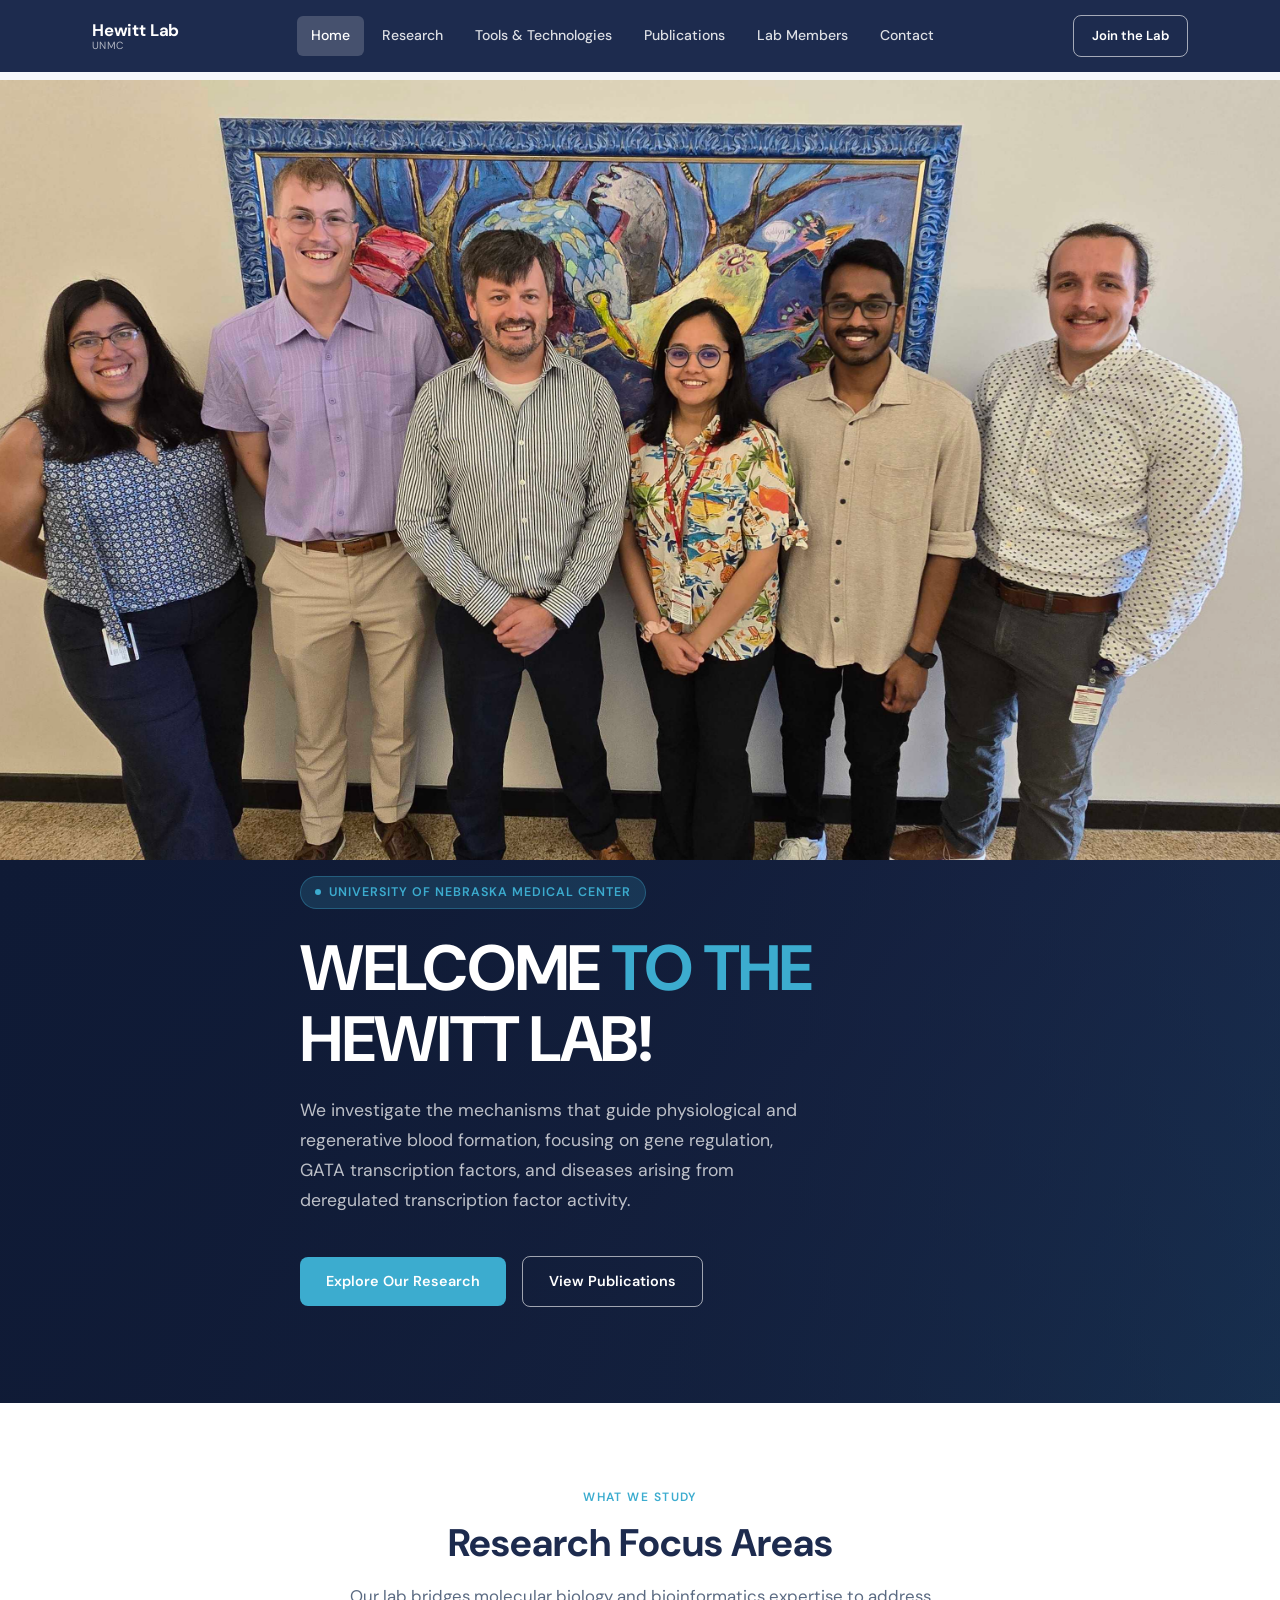
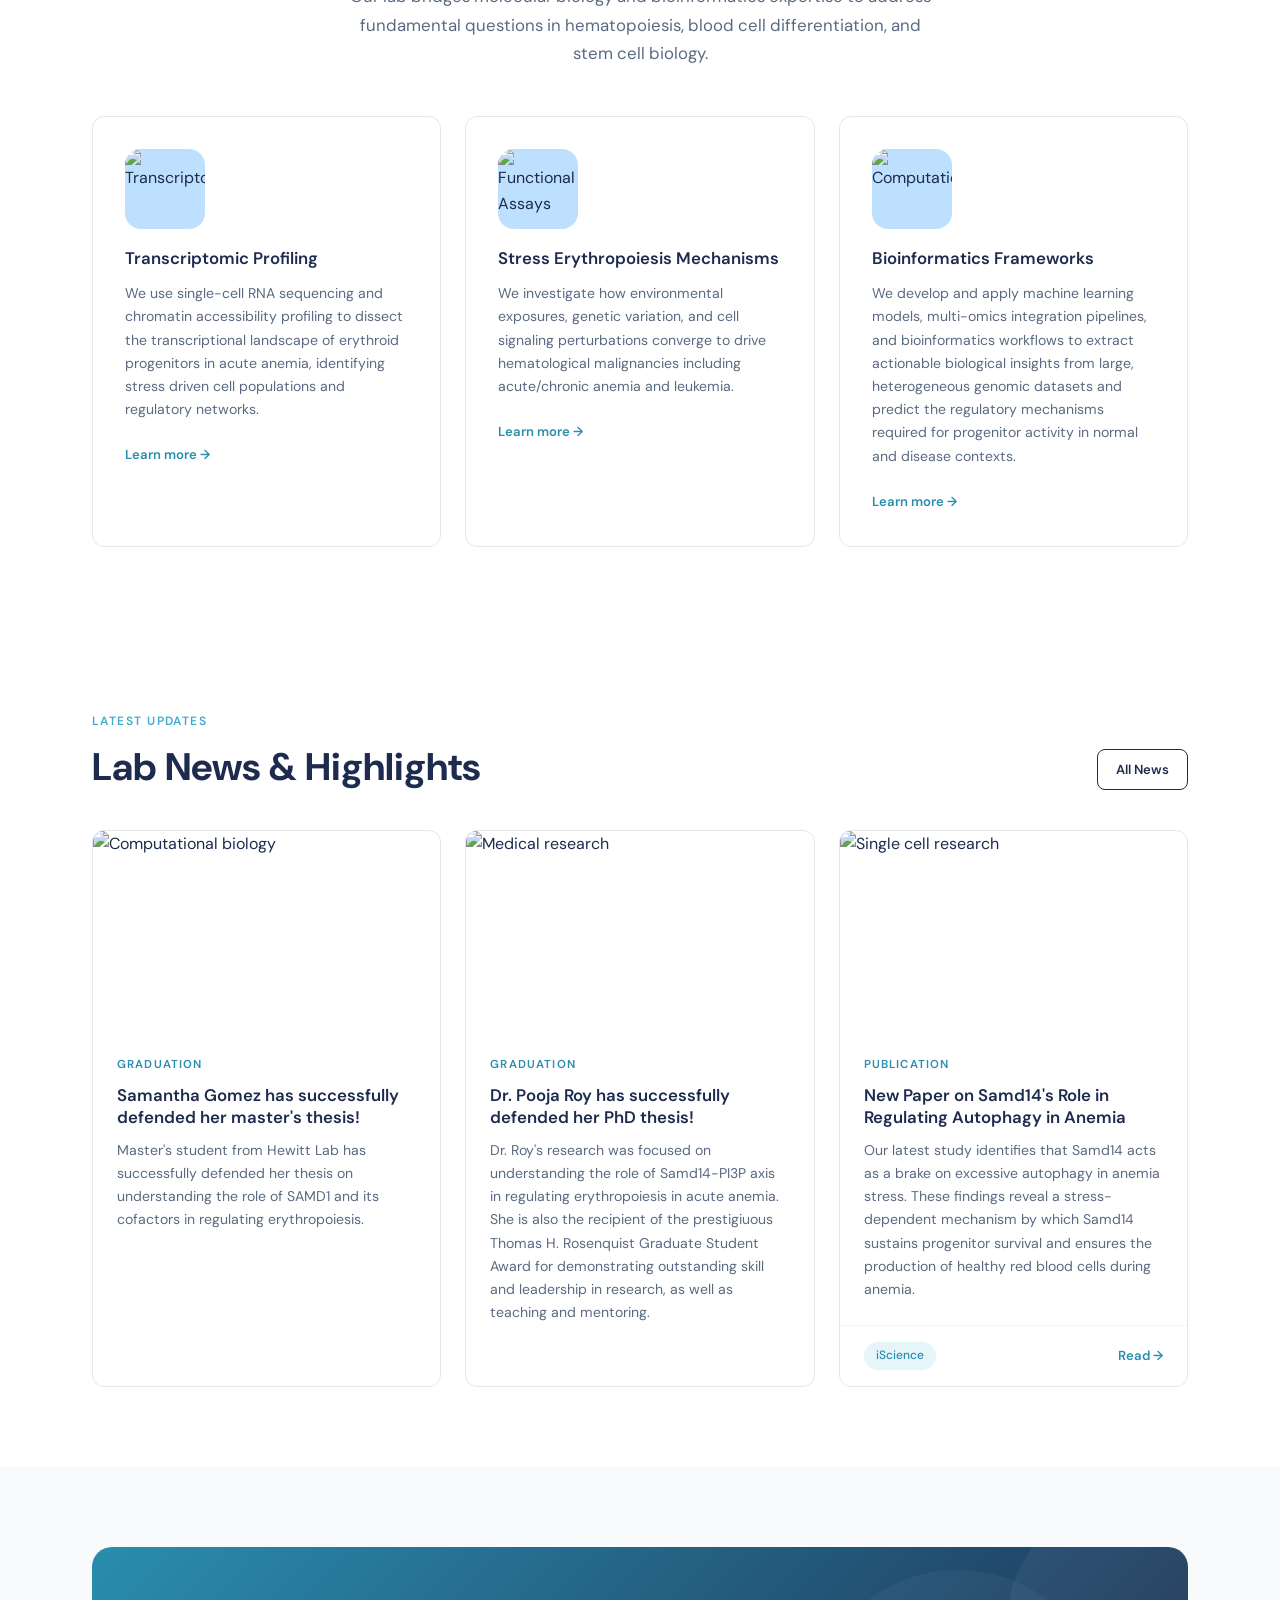
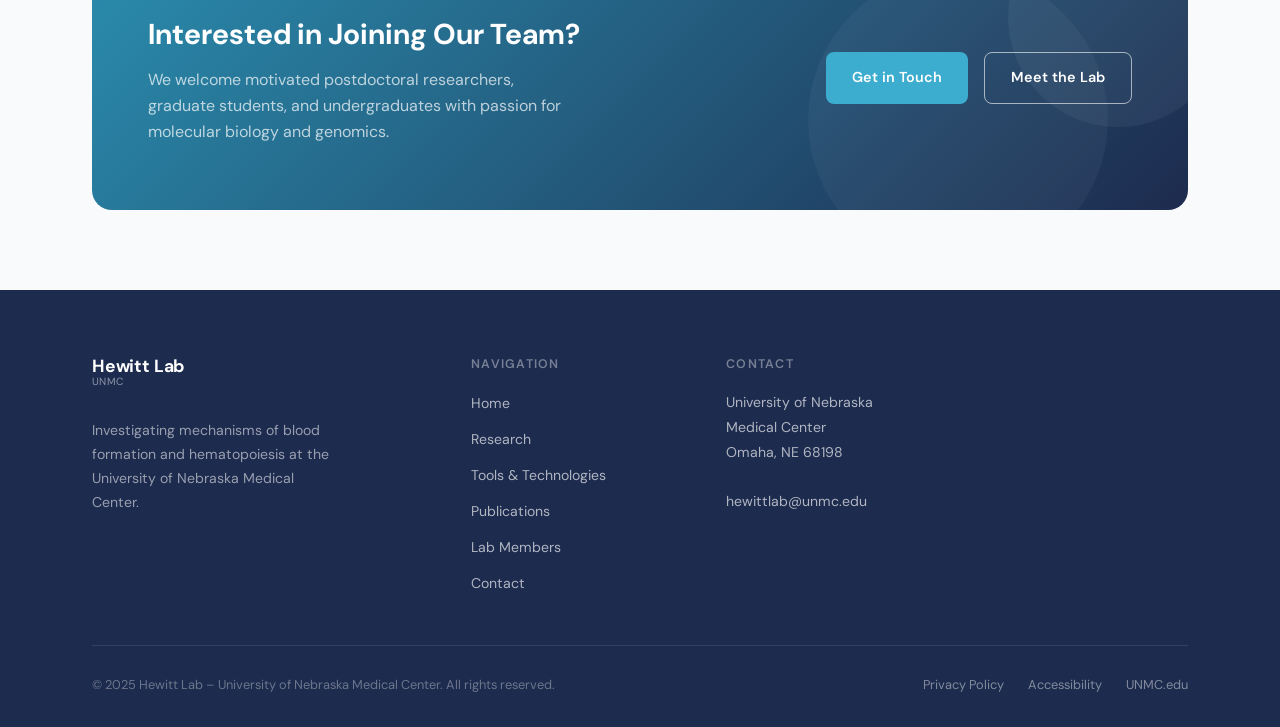
==== commit 12dc6644: "Updated" ====
--- a/index.html
+++ b/index.html
@@ -241,7 +241,7 @@
             <div class="card-label">Graduation</div>
             <h3 class="card-title">Dr. Pooja Roy has successfully defended her PhD thesis!</h3>
             <p class="card-text">Dr. Roy's research was focused on understanding the role of Samd14-PI3P axis
-            in regulating erythropoiesis in acute anemia. She is also the recipient of the prestiguous Thomas H. Rosenquist Graduate Student Award
+            in regulating erythropoiesis in acute anemia. She is also the recipient of the prestigiuous Thomas H. Rosenquist Graduate Student Award
             for demonstrating outstanding skill and leadership in research, as well as teaching and mentoring.</p>
 
           </div>
--- a/styles.css
+++ b/styles.css
@@ -947,8 +947,9 @@
 }
 
 .research-area-img img {
-  width: 100%;
-  height: 340px;
+  width: auto;
+  align-items: flex-start;
+  height: auto;
   object-fit: cover;
 }
 
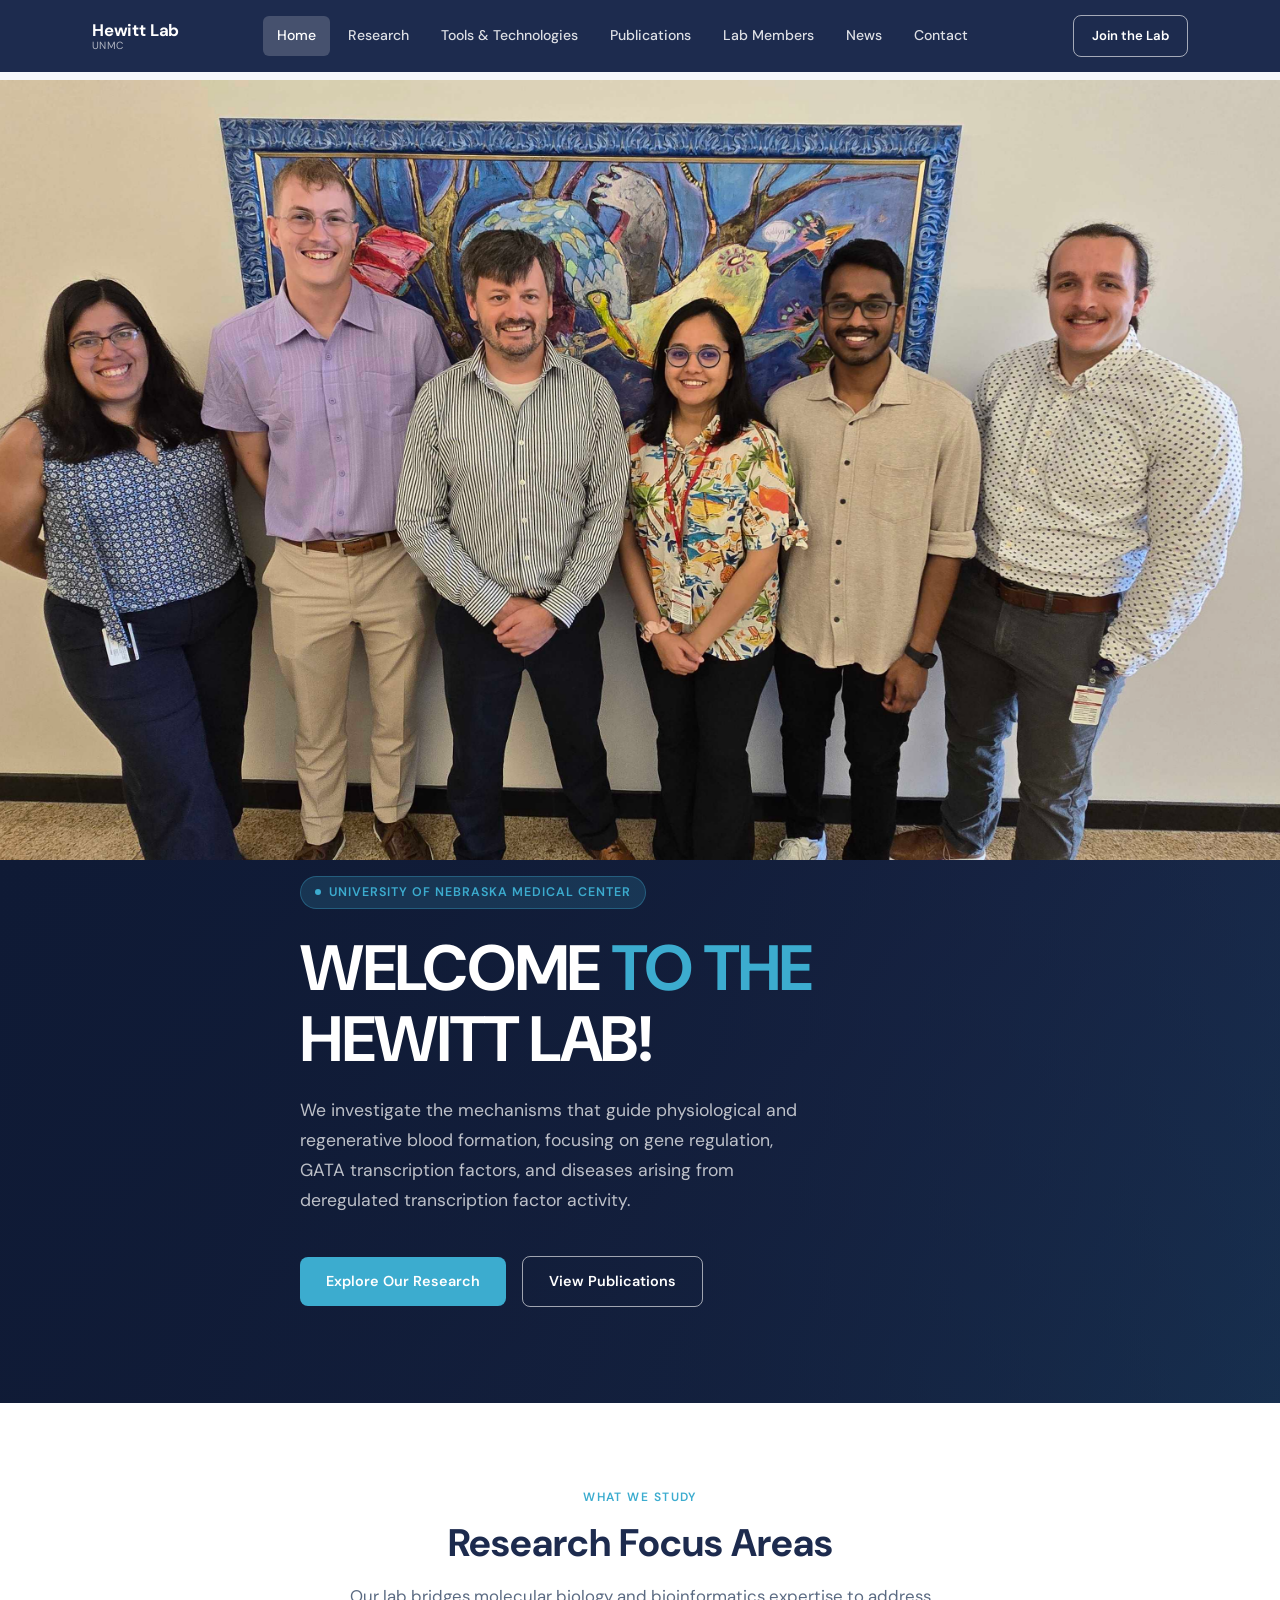
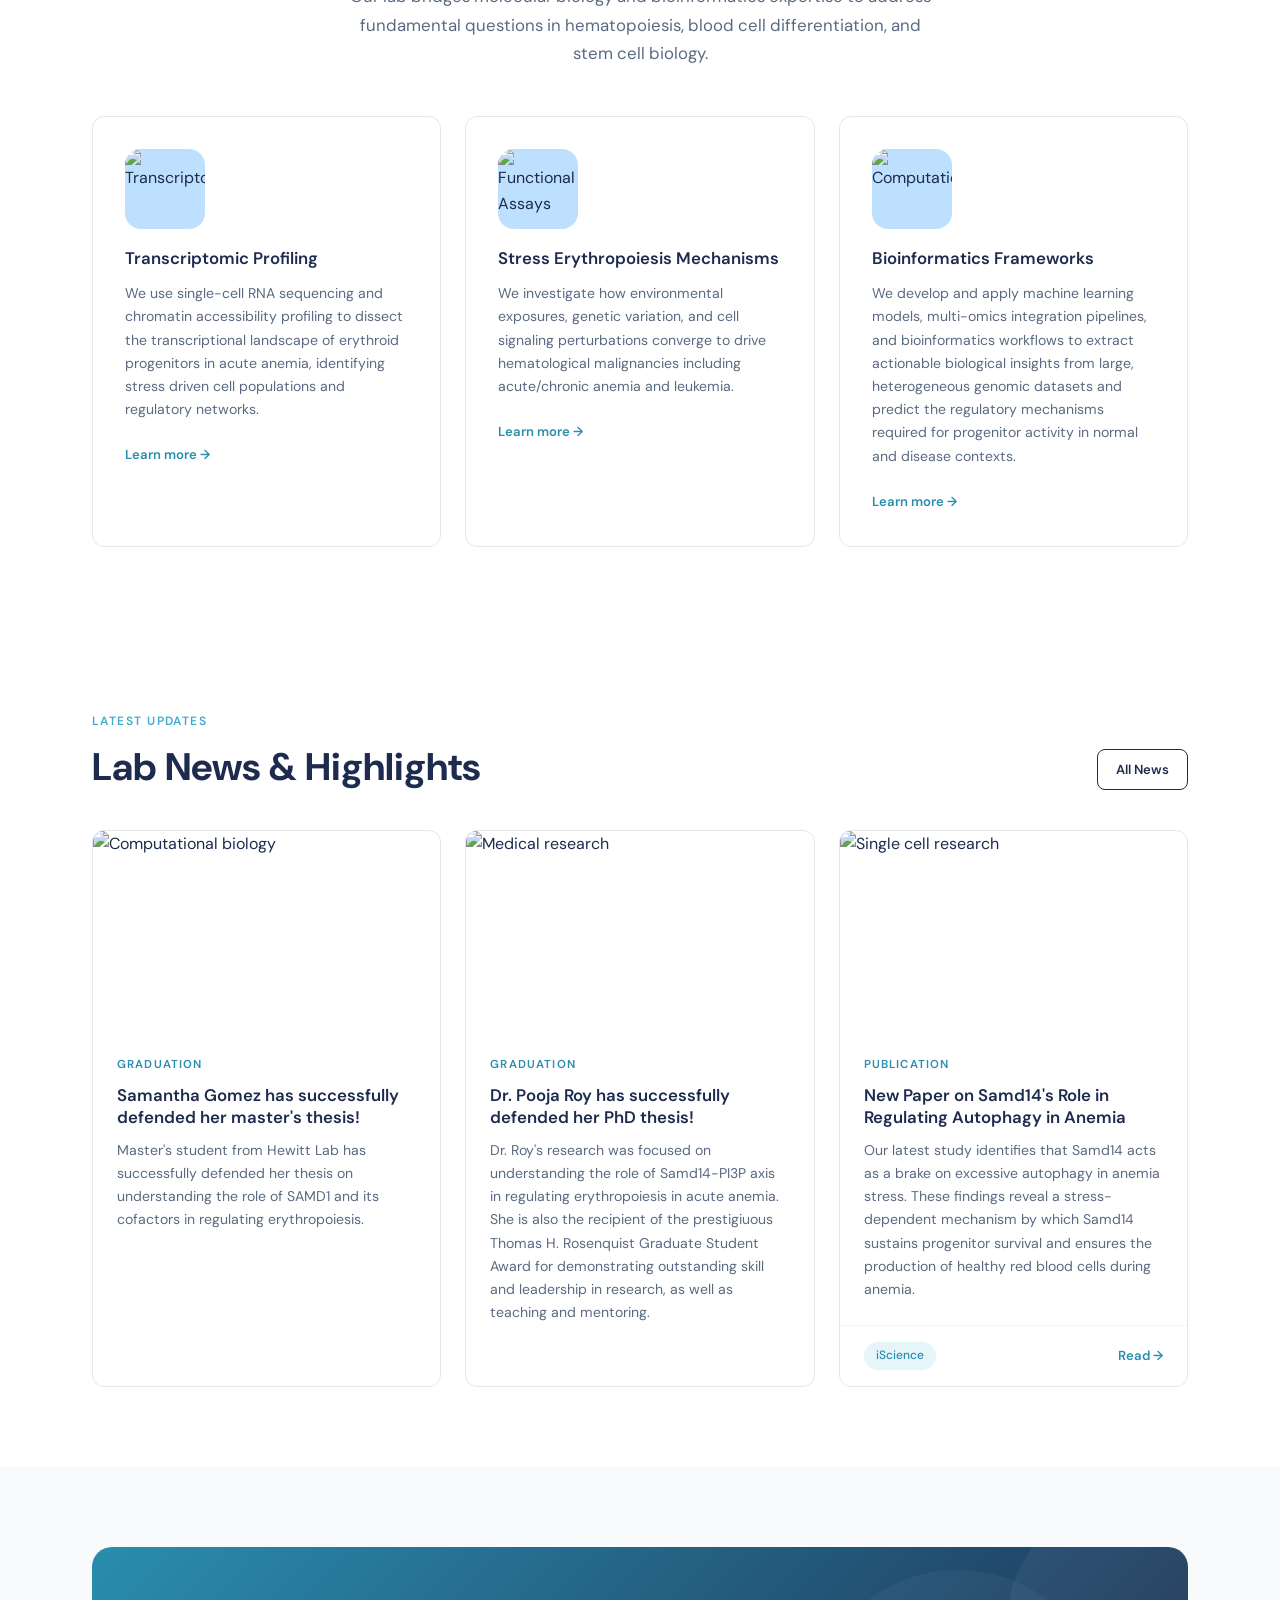
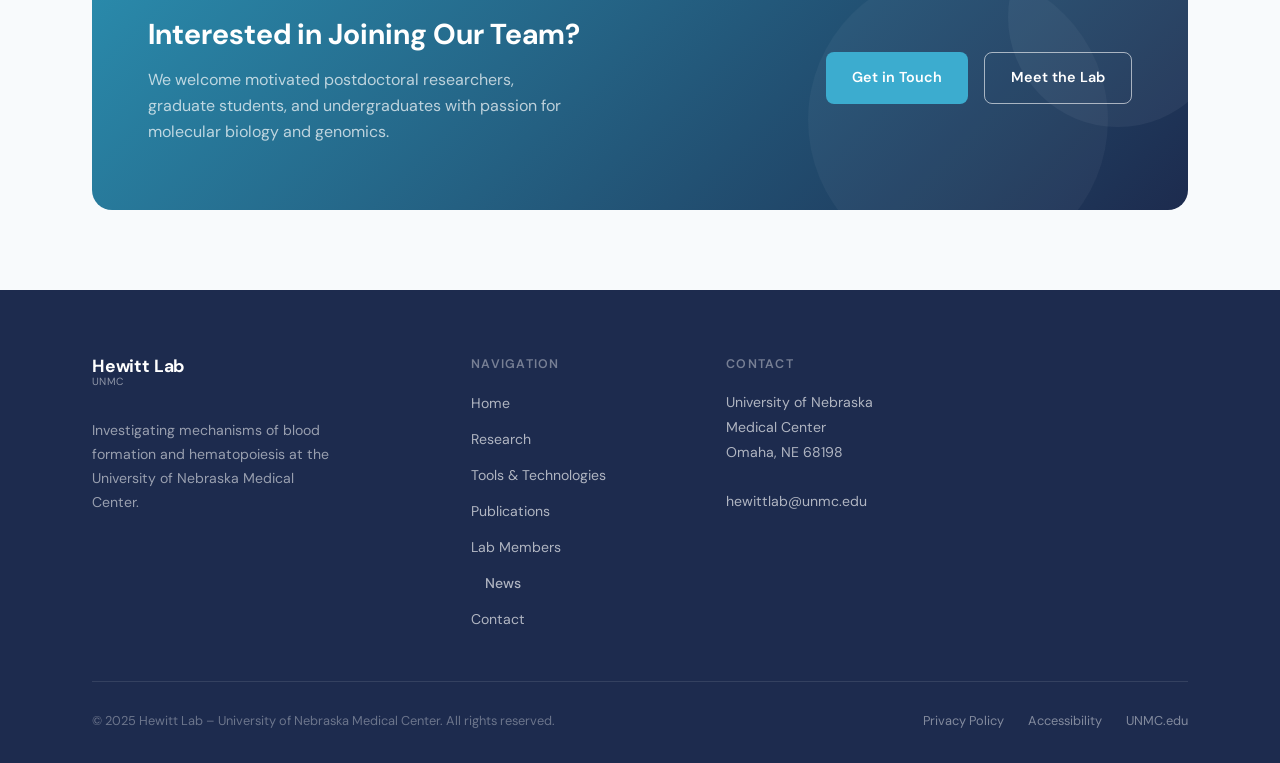
==== commit 1c8bba31: "Updated" ====
--- a/index.html
+++ b/index.html
@@ -28,6 +28,7 @@
         <a href="tools.html" class="nav-link">Tools &amp; Technologies</a>
         <a href="publications.html" class="nav-link">Publications</a>
         <a href="team.html" class="nav-link">Lab Members</a>
+        <a href="news.html" class="nav-link">News</a>
         <a href="contact.html" class="nav-link">Contact</a>
       </nav>
 
@@ -49,6 +50,7 @@
     <a href="tools.html" class="nav-link" style="font-size:1.1rem;color:rgba(255,255,255,0.8)">Tools &amp; Technologies</a>
     <a href="publications.html" class="nav-link" style="font-size:1.1rem;color:rgba(255,255,255,0.8)">Publications</a>
     <a href="team.html" class="nav-link" style="font-size:1.1rem;color:rgba(255,255,255,0.8)">Lab Members</a>
+    <a href="news.html" class="nav-link">News</a>
     <a href="contact.html" class="nav-link" style="font-size:1.1rem;color:rgba(255,255,255,0.8)">Contact</a>
     <a href="contact.html" class="btn btn--primary" style="margin-top:1.5rem">Join the Lab</a>
   </div>
@@ -211,7 +213,7 @@
           <span class="section-label">Latest Updates</span>
           <h2 class="section-title" style="margin-bottom:0">Lab News &amp; Highlights</h2>
         </div>
-        <a href="#" class="btn btn--outline btn--sm">All News</a>
+        <a href="news.html" class="btn btn--outline btn--sm">All News</a>
       </div>
 
       <div class="grid-3">
@@ -325,6 +327,7 @@
             <li><a href="tools.html">Tools &amp; Technologies</a></li>
             <li><a href="publications.html">Publications</a></li>
             <li><a href="team.html">Lab Members</a></li>
+            <li><a href="news.html" class="nav-link">News</a></li>
             <li><a href="contact.html">Contact</a></li>
           </ul>
         </div>
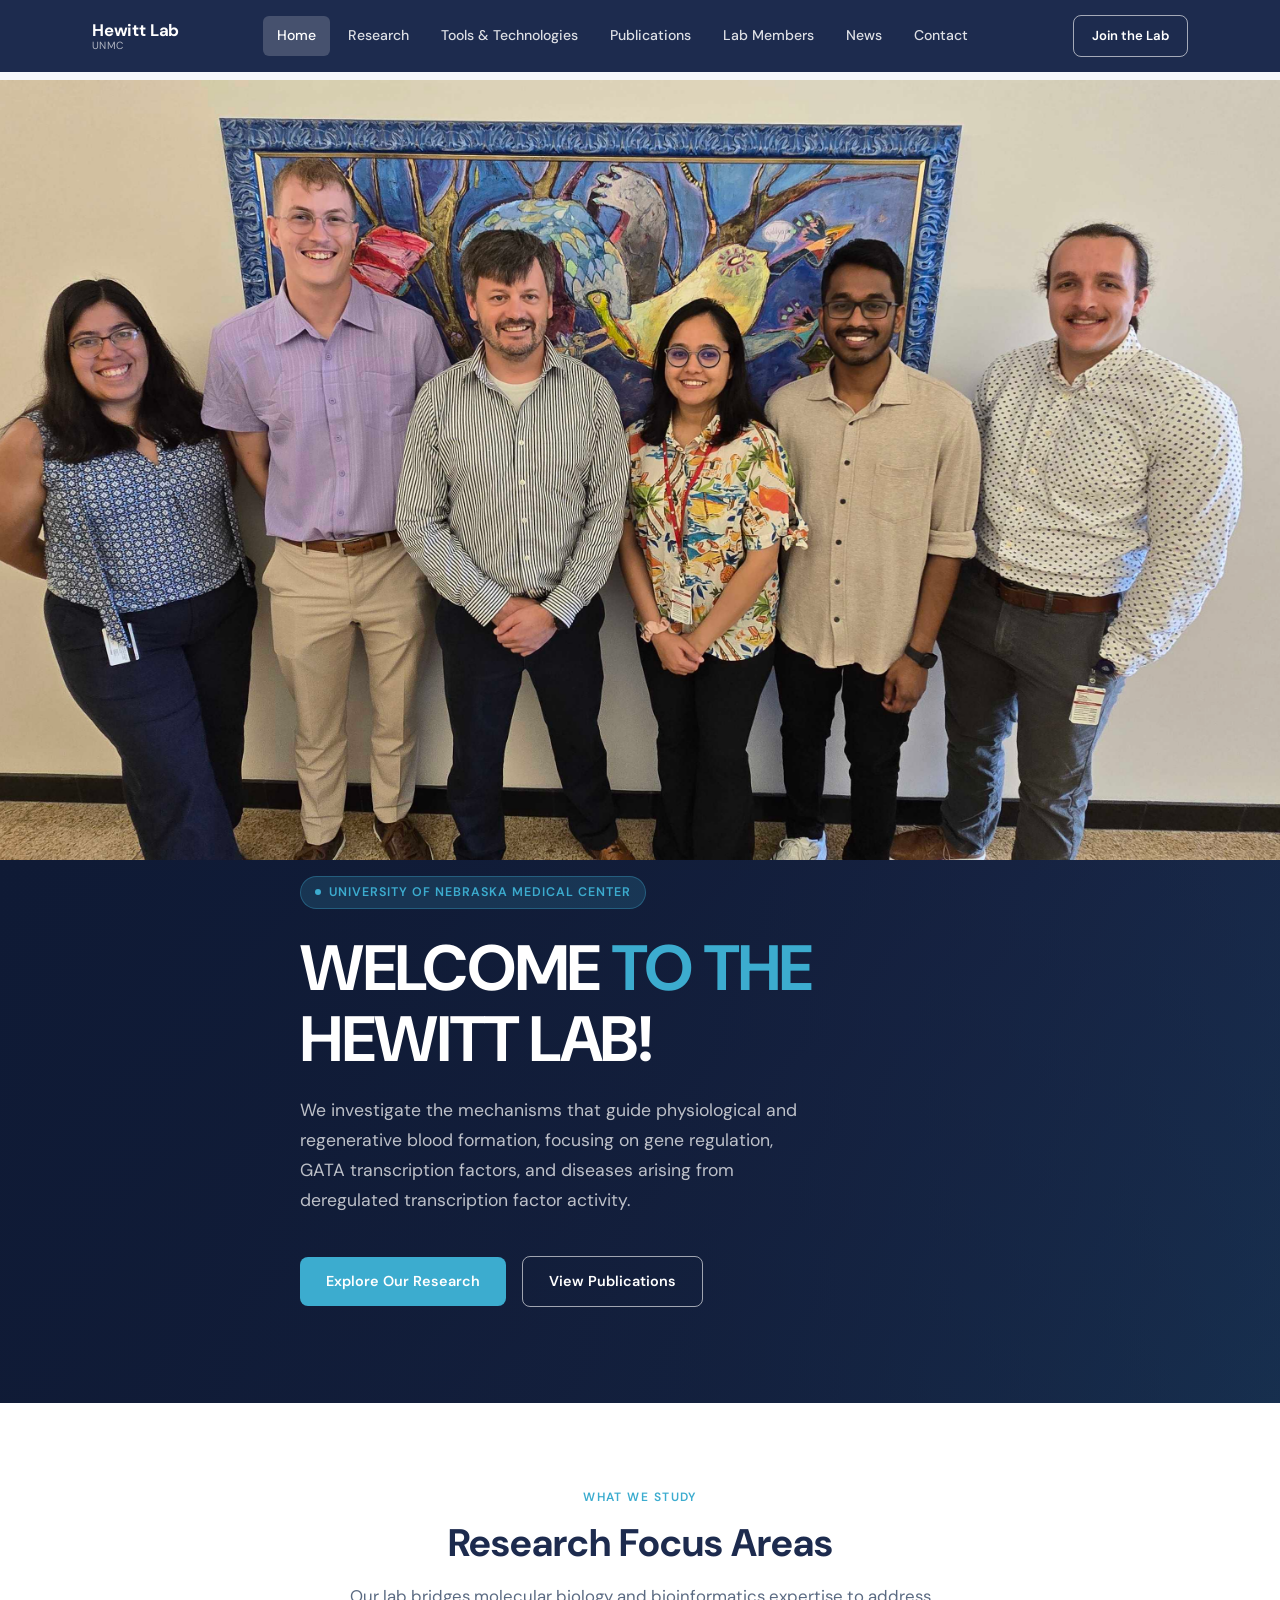
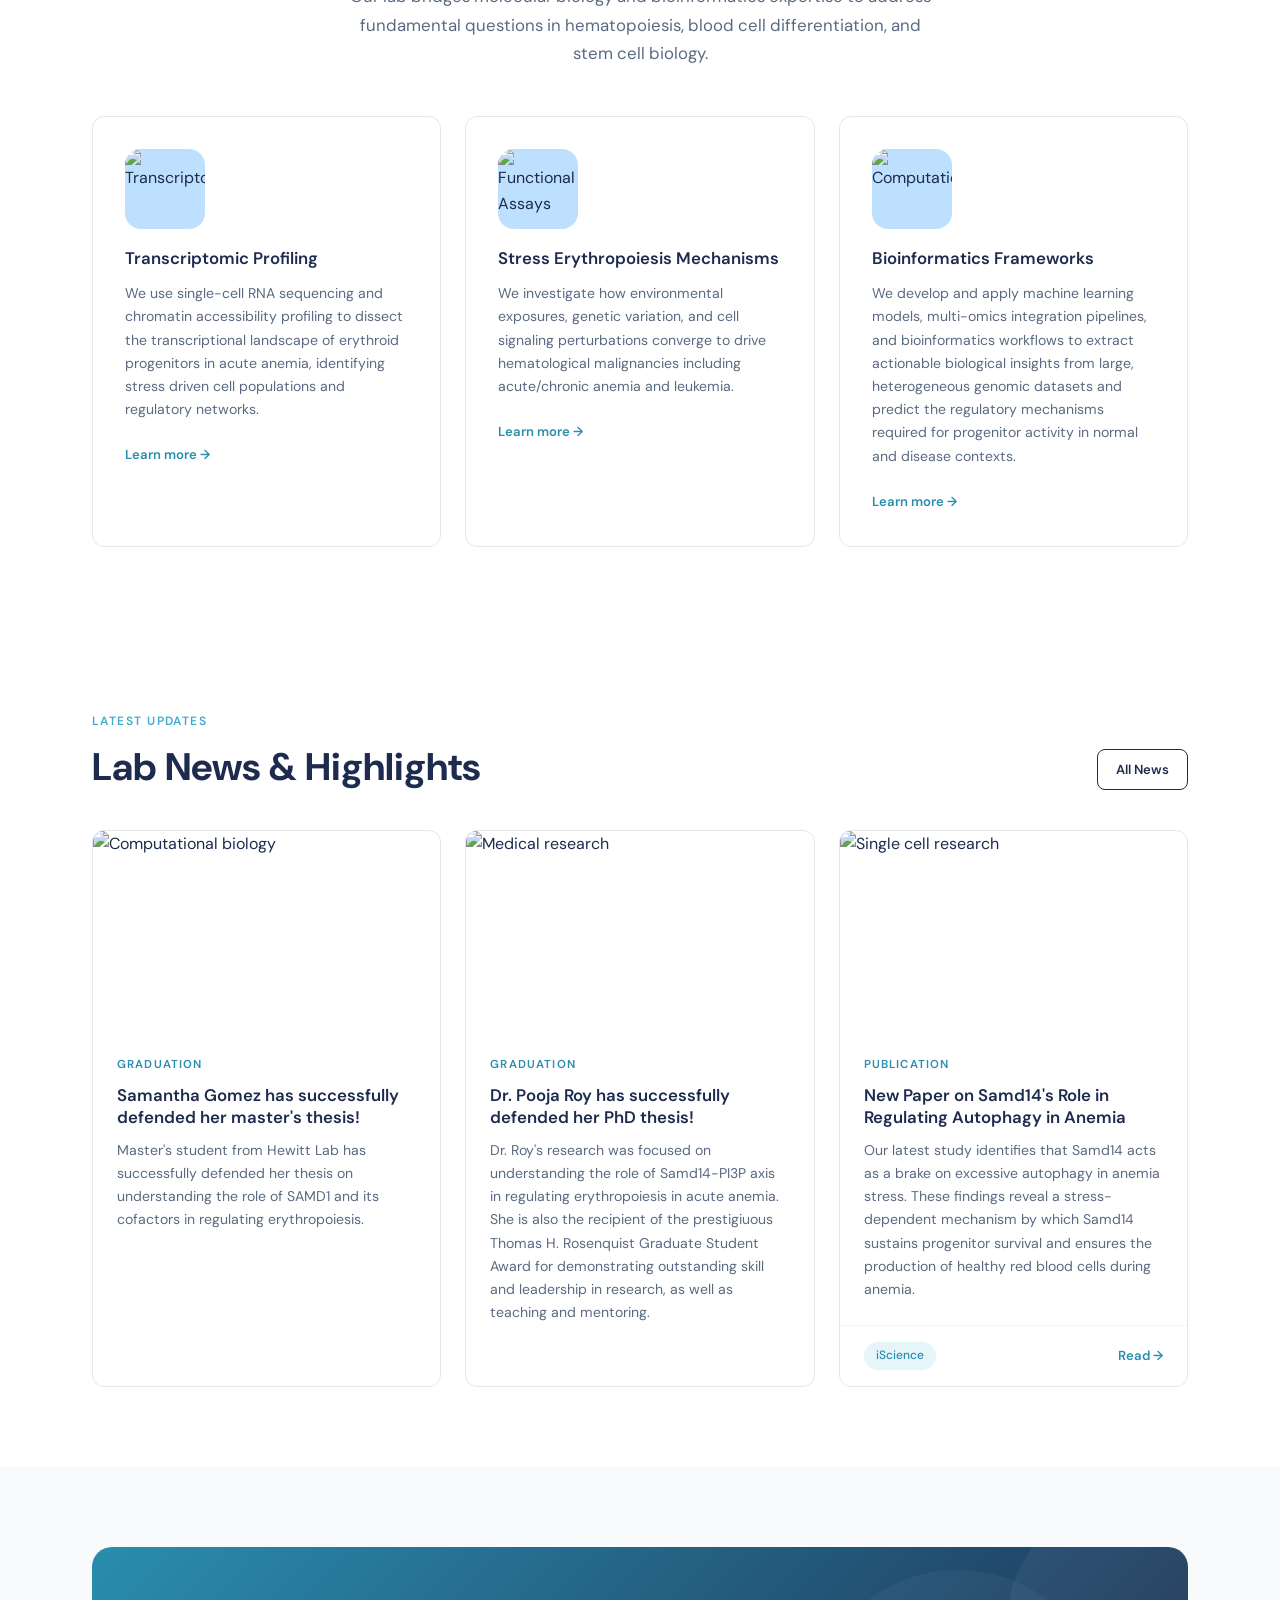
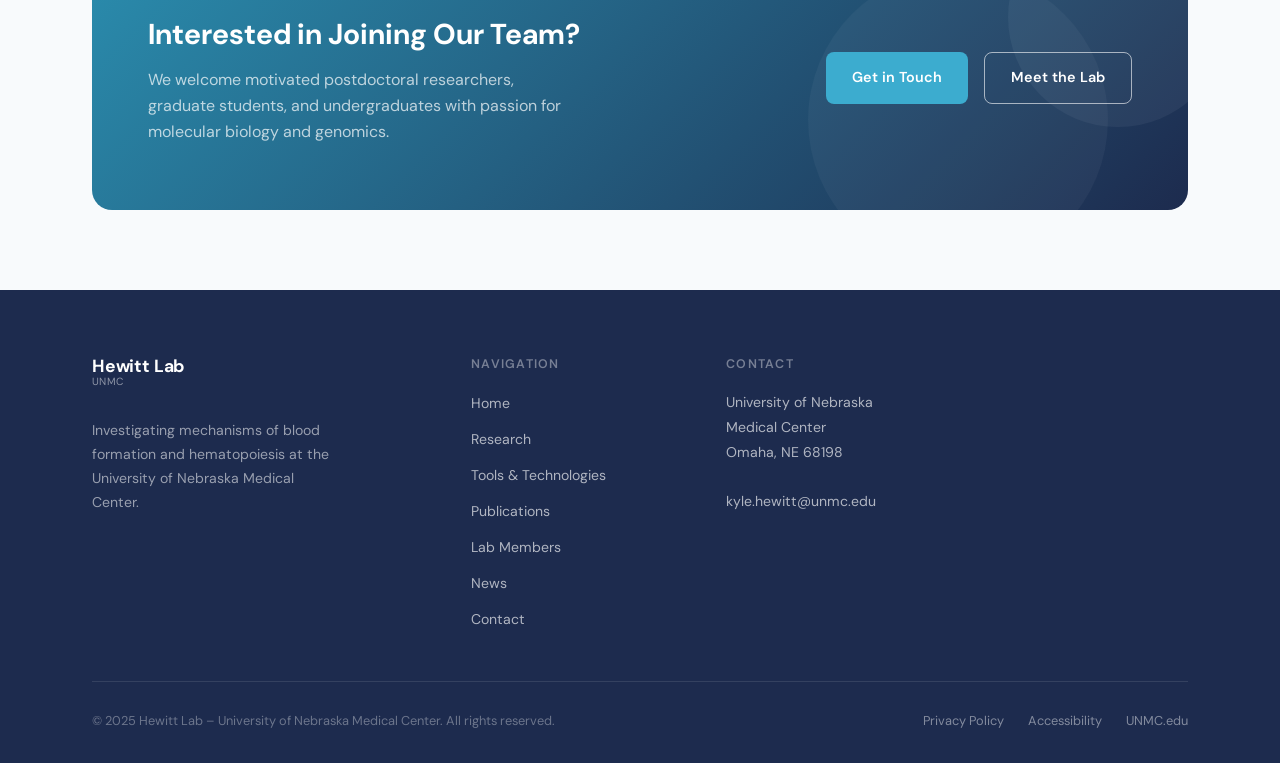
==== commit 3a74bb7e: "Updated" ====
--- a/index.html
+++ b/index.html
@@ -327,7 +327,7 @@
             <li><a href="tools.html">Tools &amp; Technologies</a></li>
             <li><a href="publications.html">Publications</a></li>
             <li><a href="team.html">Lab Members</a></li>
-            <li><a href="news.html" class="nav-link">News</a></li>
+            <li><a href="news.html">News</a></li>
             <li><a href="contact.html">Contact</a></li>
           </ul>
         </div>
@@ -348,7 +348,7 @@
             University of Nebraska<br />
             Medical Center<br />
             Omaha, NE 68198<br /><br />
-            <a href="mailto:hewittlab@unmc.edu">hewittlab@unmc.edu</a>
+            <a href="mailto:kyle.hewitt@unmc.edu">kyle.hewitt@unmc.edu</a>
           </address>
         </div>
       </div>
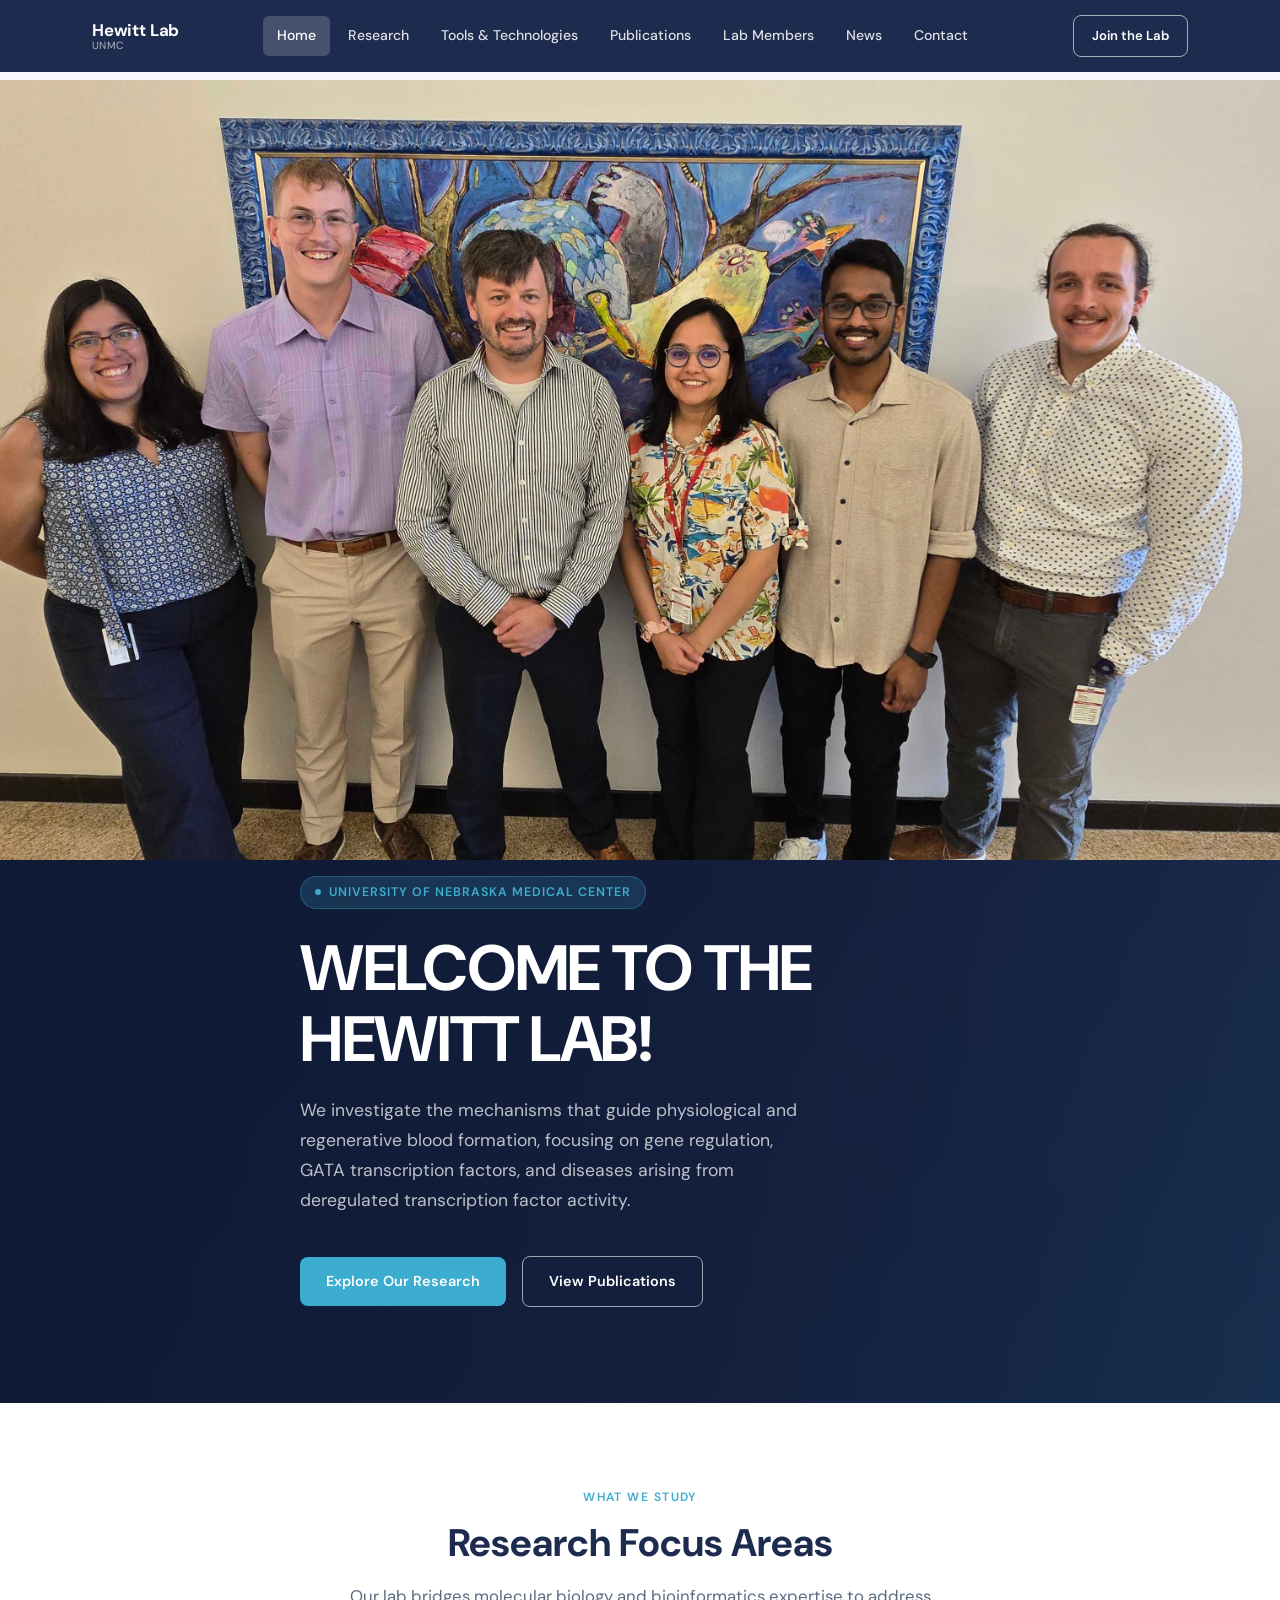
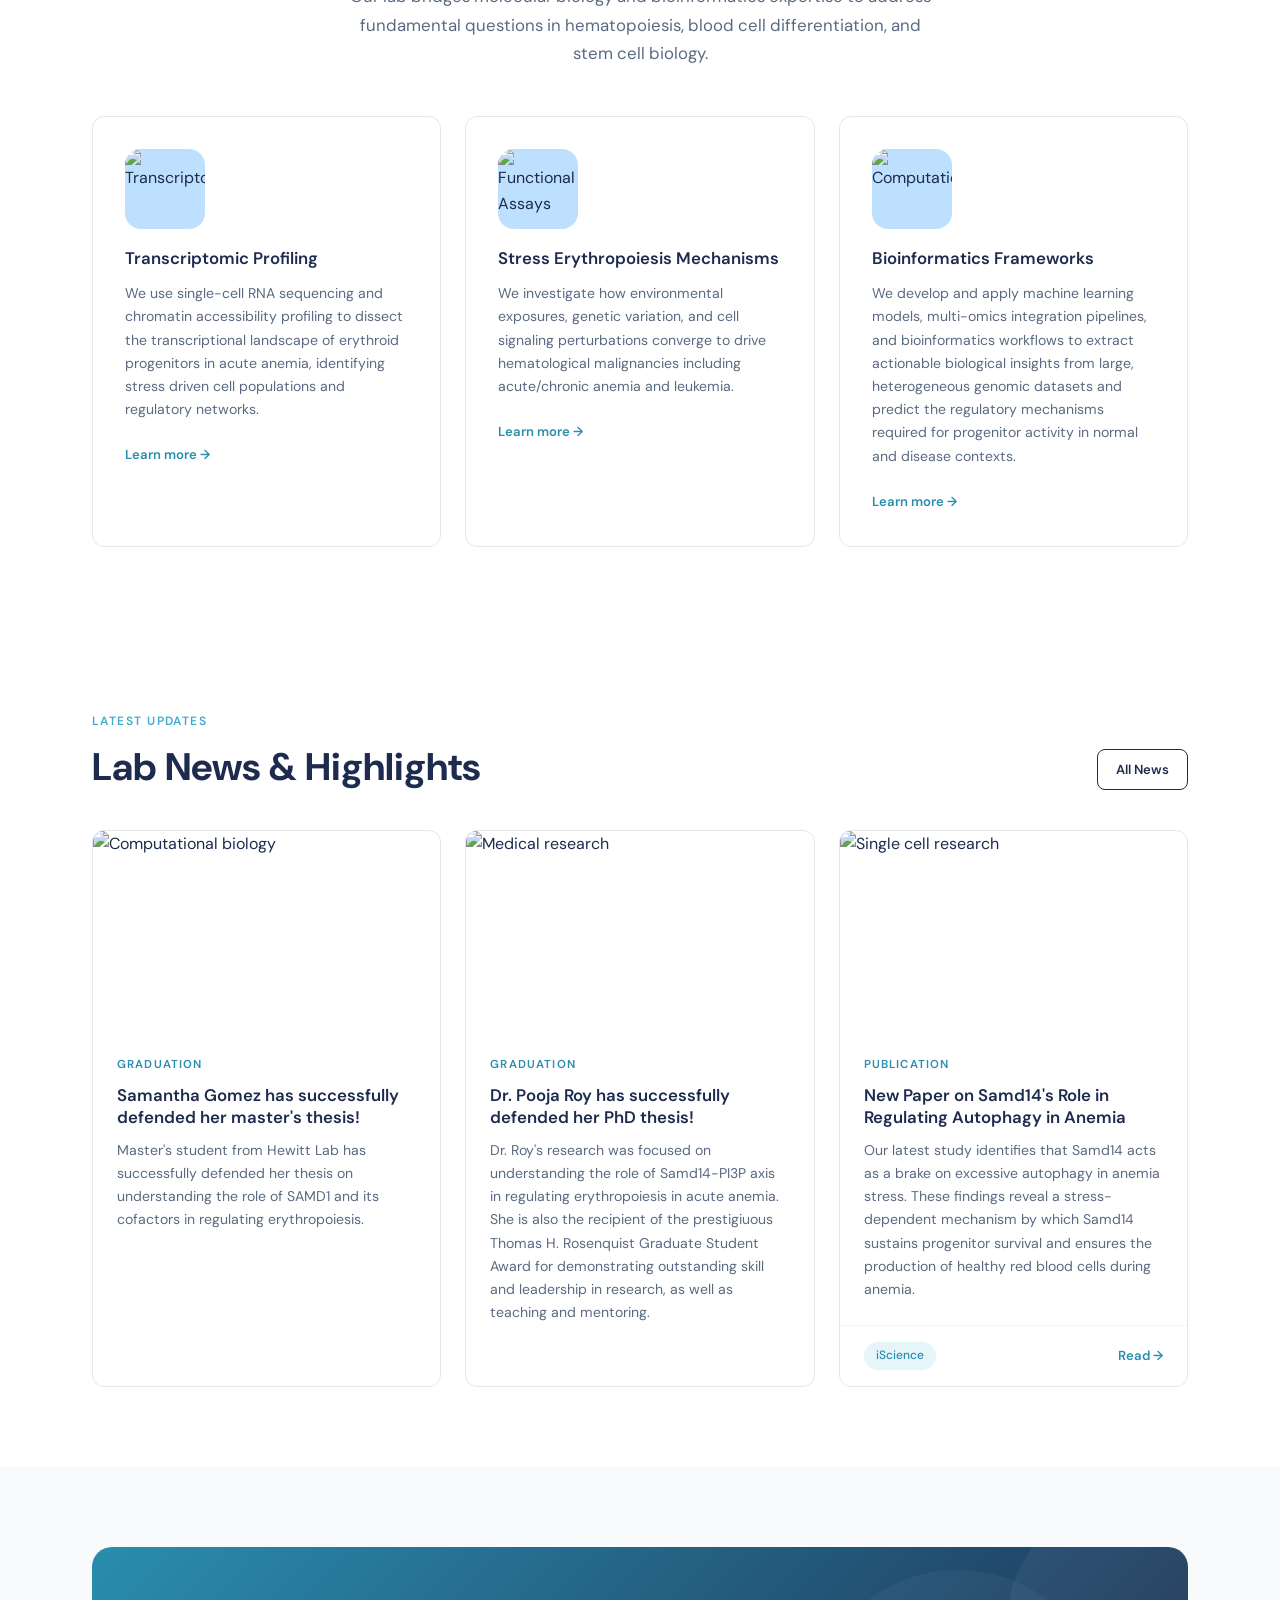
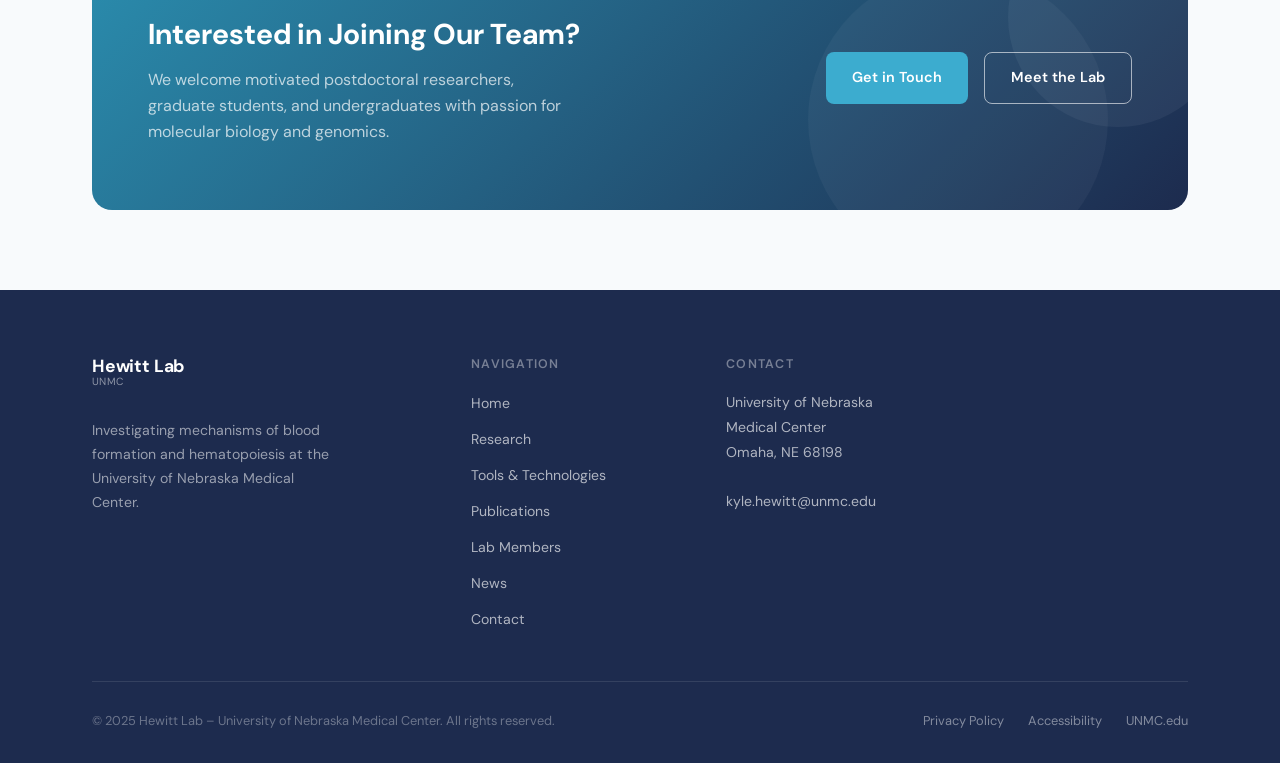
==== commit e783461c: "Updated" ====
--- a/index.html
+++ b/index.html
@@ -74,7 +74,7 @@
       </div>
 
       <h1 class="hero-title">
-        WELCOME <em> TO THE </em> HEWITT LAB! <!--<br /> For RBC Regeneration at <br /> Molecular Resolution -->
+        WELCOME TO THE HEWITT LAB! <!--<br /> For RBC Regeneration at <br /> Molecular Resolution -->
       </h1>
 
       <p class="hero-desc">
@@ -131,7 +131,7 @@
           and bioinformatics workflows to extract actionable biological insights from large,
           heterogeneous genomic datasets and predict the regulatory mechanisms required for 
           progenitor activity in normal and disease contexts.</p>
-          <a href="tools.html" class="research-link">Learn more &#8594;</a>
+          <a href="https://github.com/rahuldogiparthi/Cis-Element-Activity-Predictor" class="research-link">Learn more &#8594;</a>
         </div>
       </div>
     </div>
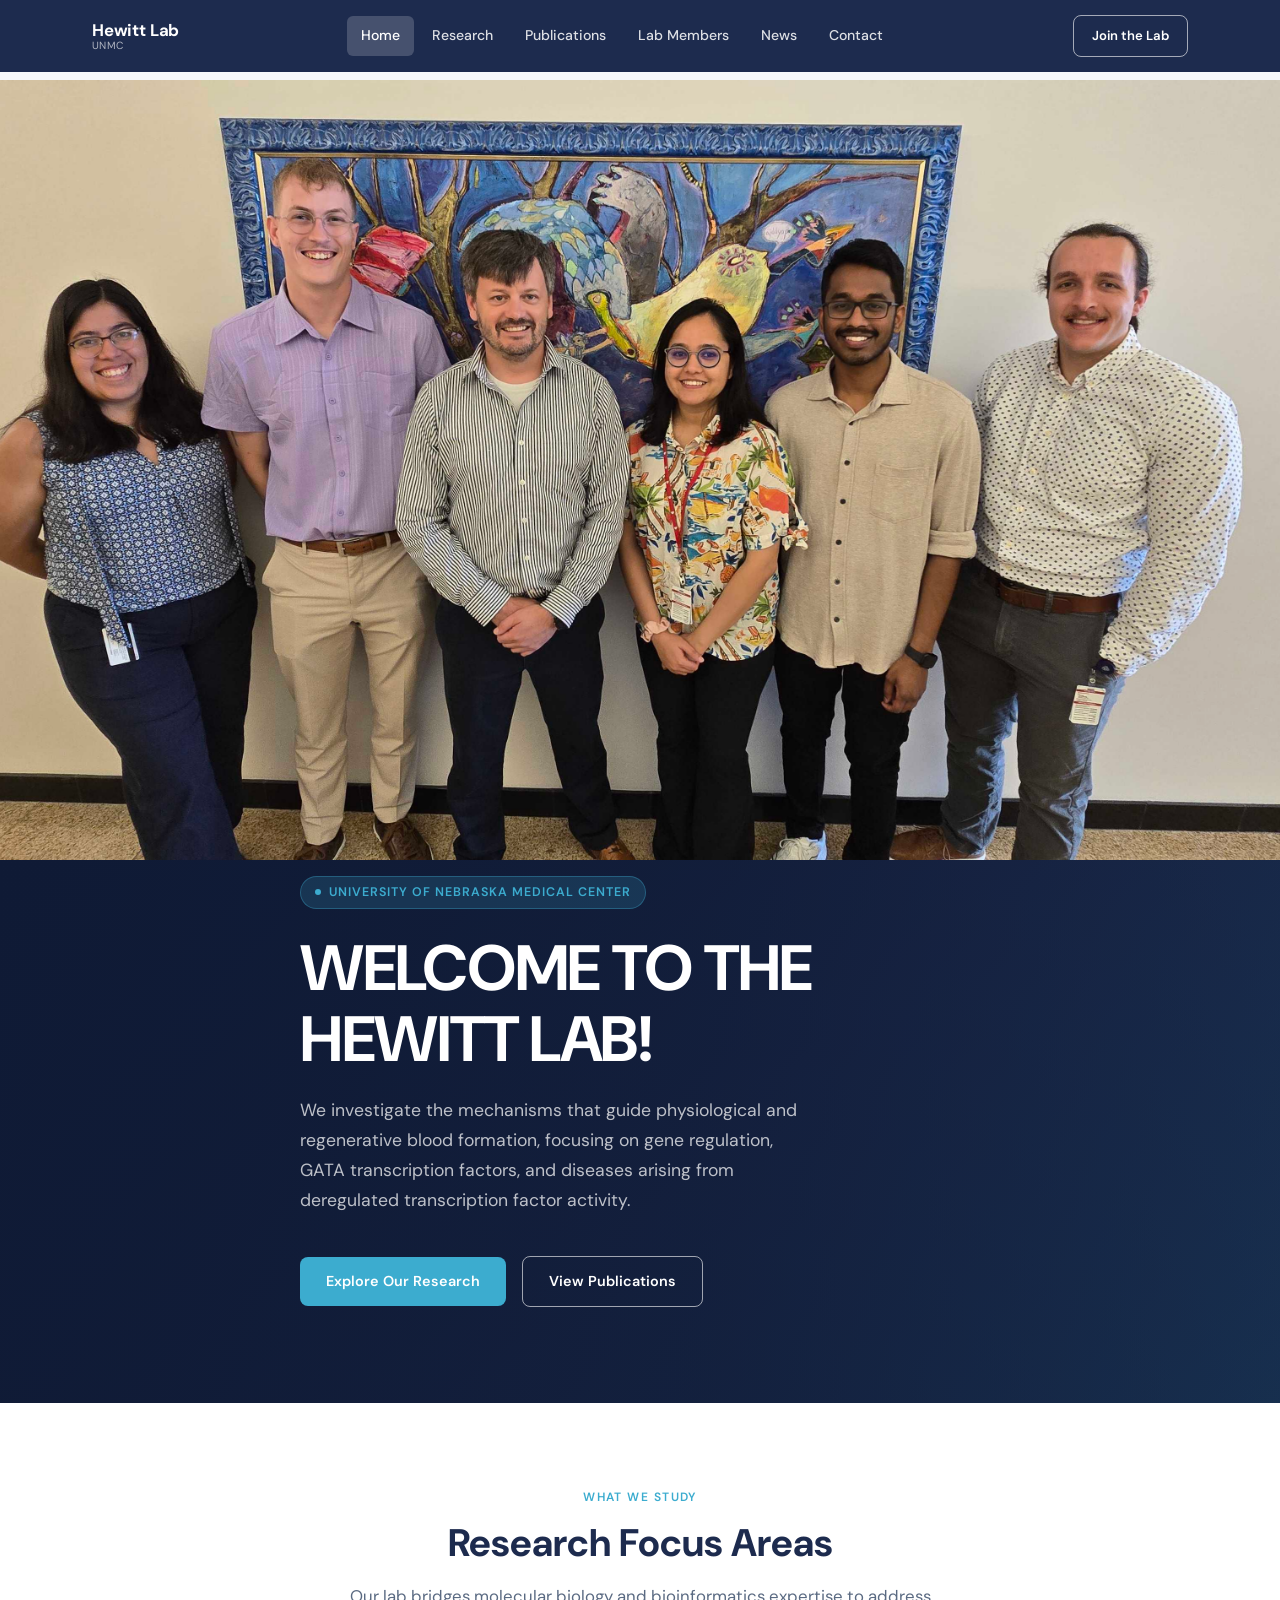
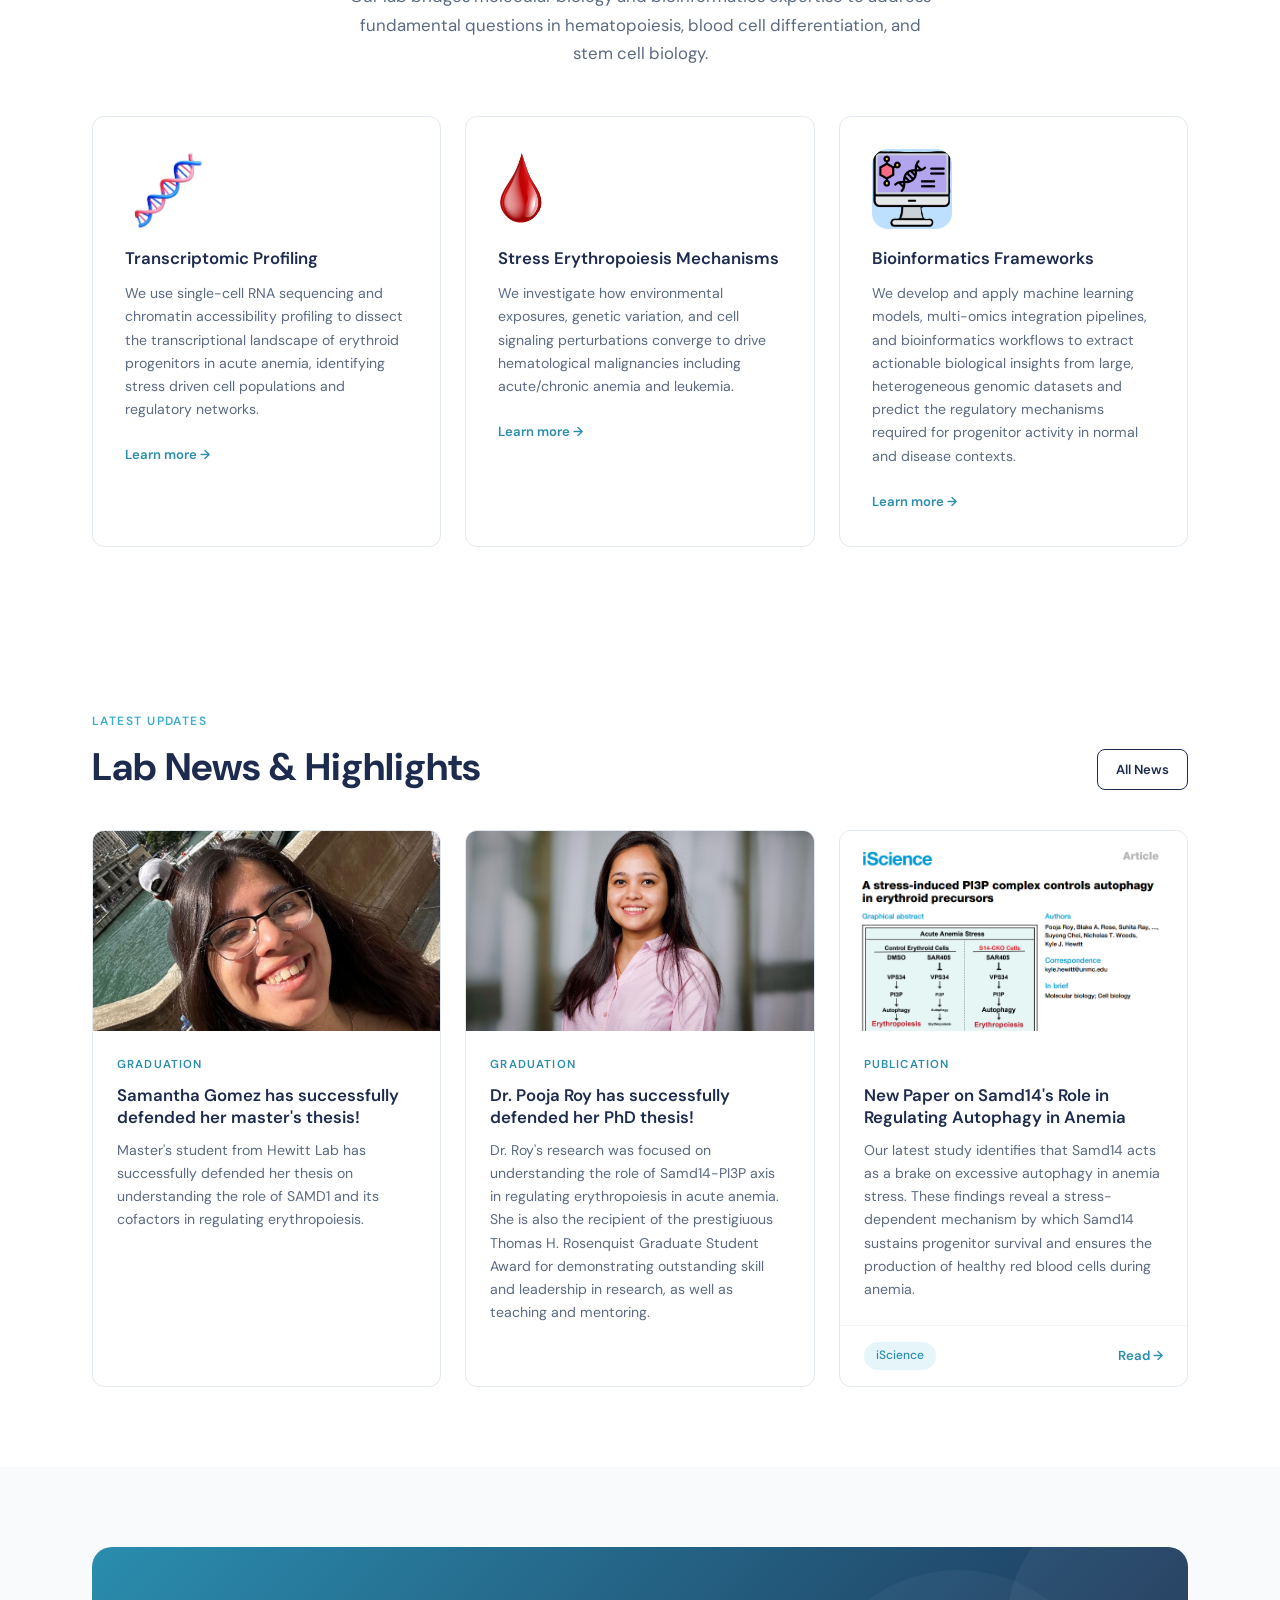
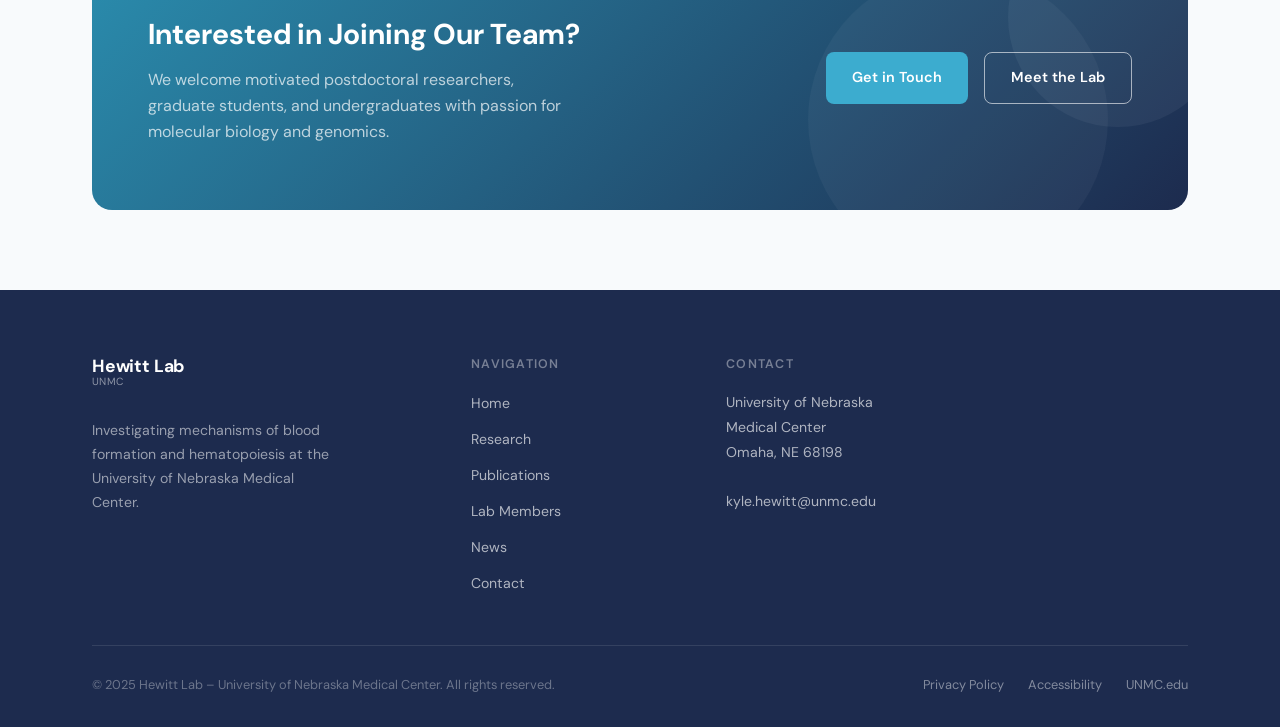
==== commit 304aaf6f: "Updated edits" ====
--- a/index.html
+++ b/index.html
@@ -25,7 +25,7 @@
       <nav class="header-nav">
         <a href="index.html" class="nav-link active">Home</a>
         <a href="research.html" class="nav-link">Research</a>
-        <a href="tools.html" class="nav-link">Tools &amp; Technologies</a>
+        <!-- <a href="tools.html" class="nav-link">Tools &amp; Technologies</a> -->
         <a href="publications.html" class="nav-link">Publications</a>
         <a href="team.html" class="nav-link">Lab Members</a>
         <a href="news.html" class="nav-link">News</a>
@@ -47,7 +47,7 @@
   ">
     <a href="index.html" class="nav-link active" style="font-size:1.1rem;color:white">Home</a>
     <a href="research.html" class="nav-link" style="font-size:1.1rem;color:rgba(255,255,255,0.8)">Research</a>
-    <a href="tools.html" class="nav-link" style="font-size:1.1rem;color:rgba(255,255,255,0.8)">Tools &amp; Technologies</a>
+    <!-- <a href="tools.html" class="nav-link" style="font-size:1.1rem;color:rgba(255,255,255,0.8)">Tools &amp; Technologies</a> -->
     <a href="publications.html" class="nav-link" style="font-size:1.1rem;color:rgba(255,255,255,0.8)">Publications</a>
     <a href="team.html" class="nav-link" style="font-size:1.1rem;color:rgba(255,255,255,0.8)">Lab Members</a>
     <a href="news.html" class="nav-link">News</a>
@@ -110,7 +110,7 @@
           <p>We use single-cell RNA sequencing and chromatin accessibility profiling to dissect
           the transcriptional landscape of erythroid progenitors in acute anemia, identifying
           stress driven cell populations and regulatory networks.</p>
-          <a href="research.html#cardiac" class="research-link">Learn more &#8594;</a>
+          <a href="research.html#ra1" class="research-link">Learn more &#8594;</a>
         </div>
 
         <div class="research-card fade-in fade-in-delay-1">
@@ -120,7 +120,7 @@
           <p>We investigate how environmental exposures, genetic variation, and cell
           signaling perturbations converge to drive hematological malignancies including
           acute/chronic anemia and leukemia.</p>
-          <a href="research.html#pulmonary" class="research-link">Learn more &#8594;</a>
+          <a href="research.html#ra2" class="research-link">Learn more &#8594;</a>
         </div>
 
         <div class="research-card fade-in fade-in-delay-2">
@@ -324,7 +324,7 @@
           <ul>
             <li><a href="index.html">Home</a></li>
             <li><a href="research.html">Research</a></li>
-            <li><a href="tools.html">Tools &amp; Technologies</a></li>
+            <!-- <li><a href="tools.html">Tools &amp; Technologies</a></li> -->
             <li><a href="publications.html">Publications</a></li>
             <li><a href="team.html">Lab Members</a></li>
             <li><a href="news.html">News</a></li>
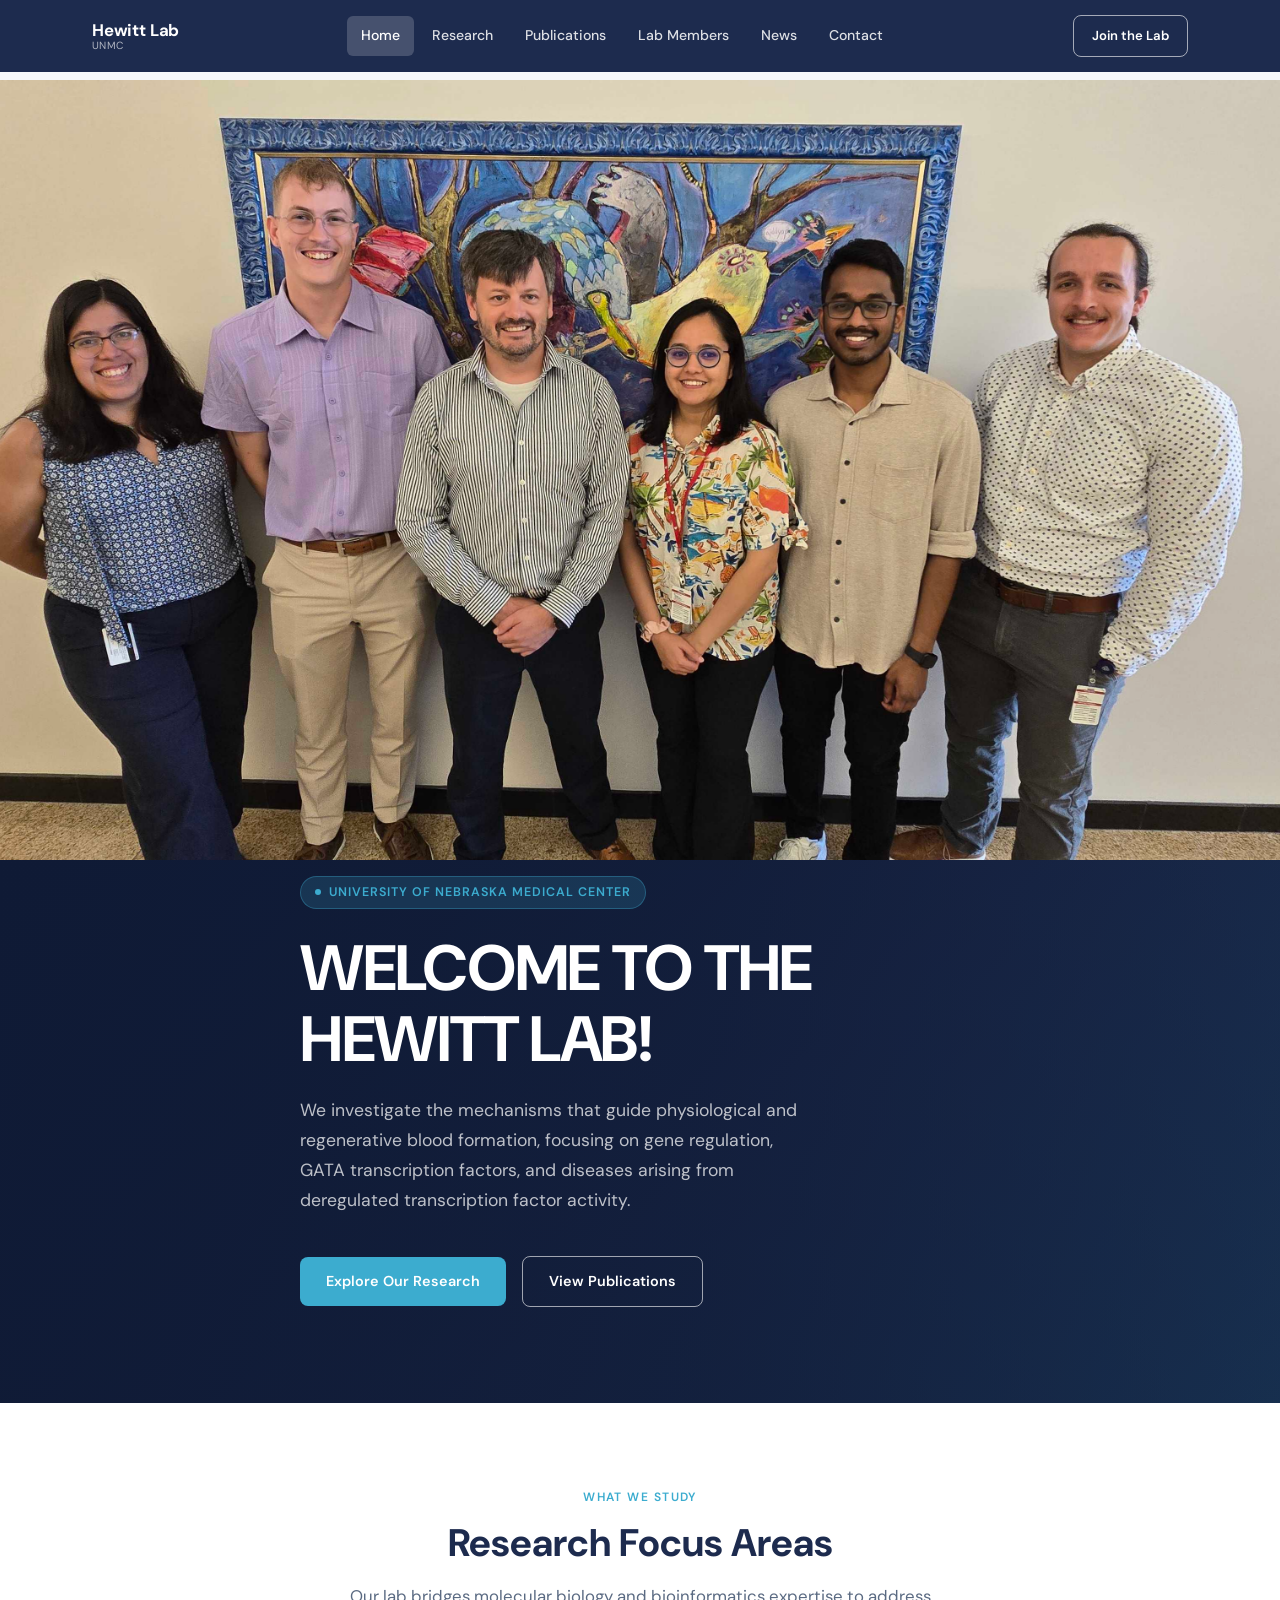
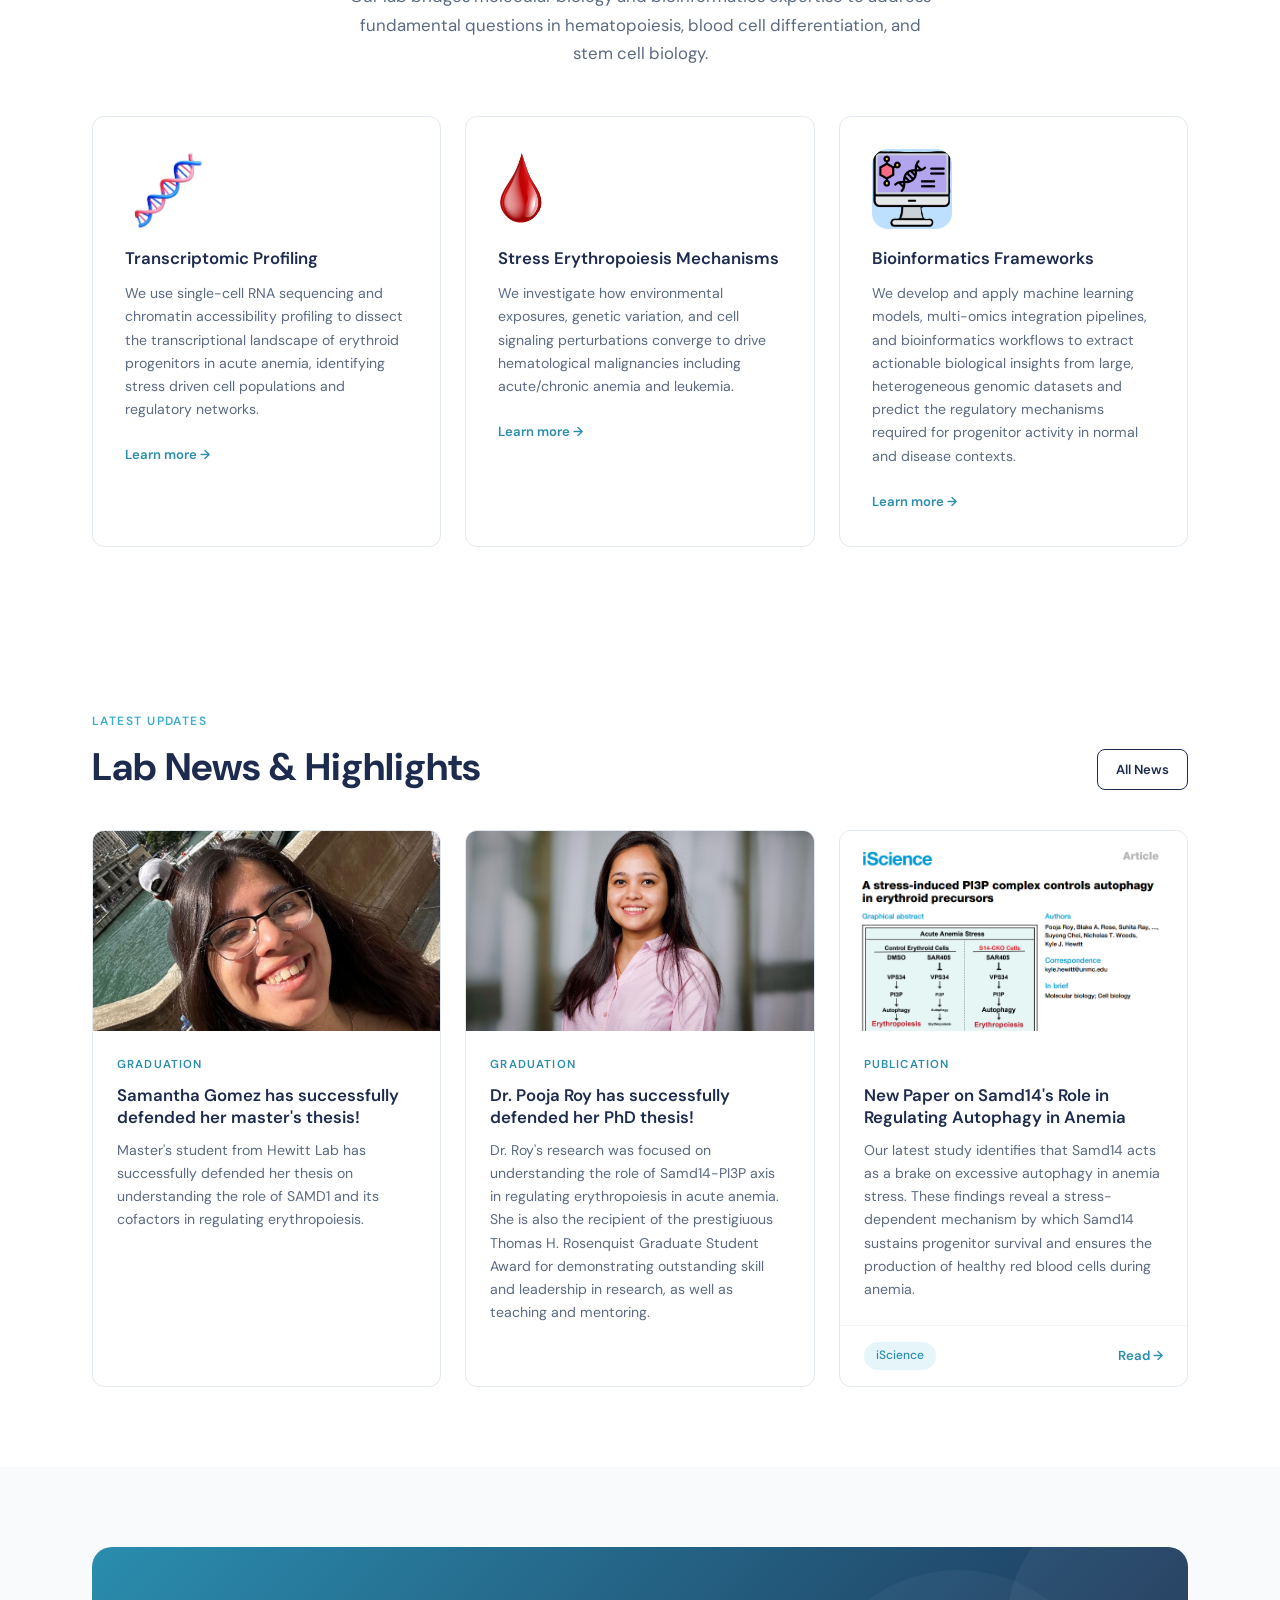
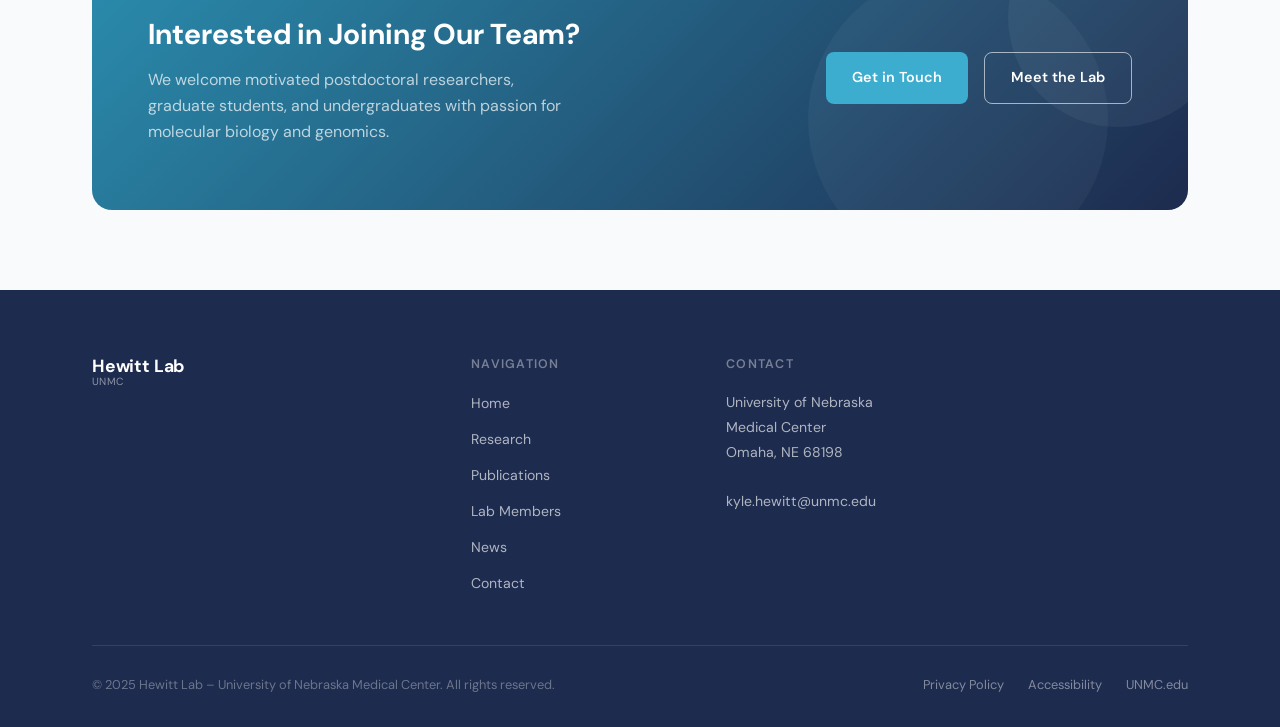
==== commit 3c28761d: "Updated edits" ====
--- a/index.html
+++ b/index.html
@@ -313,10 +313,7 @@
               <span class="logo-sub">UNMC</span>
             </div>
           </a>
-          <p class="footer-tagline">
-            Investigating mechanisms of blood formation and hematopoiesis 
-            at the University of Nebraska Medical Center.
-          </p>
+
         </div>
 
         <div class="footer-col">
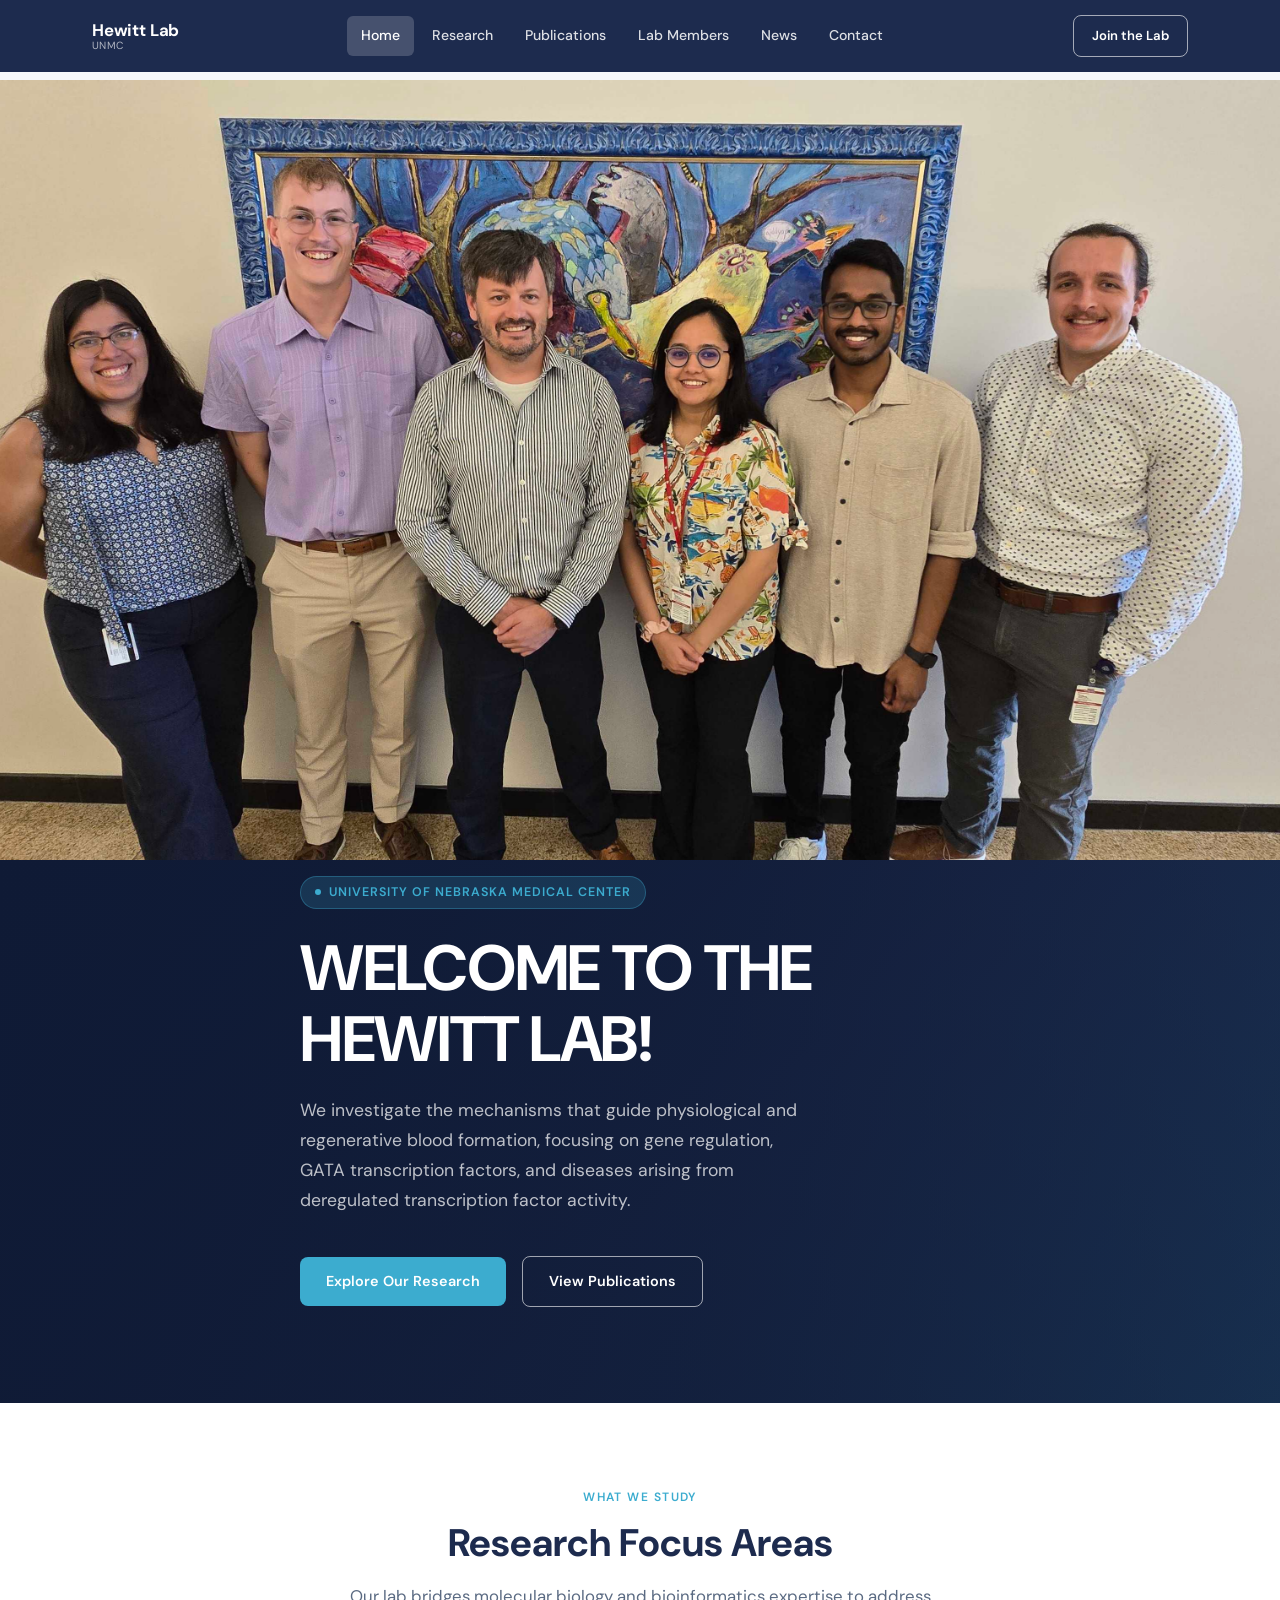
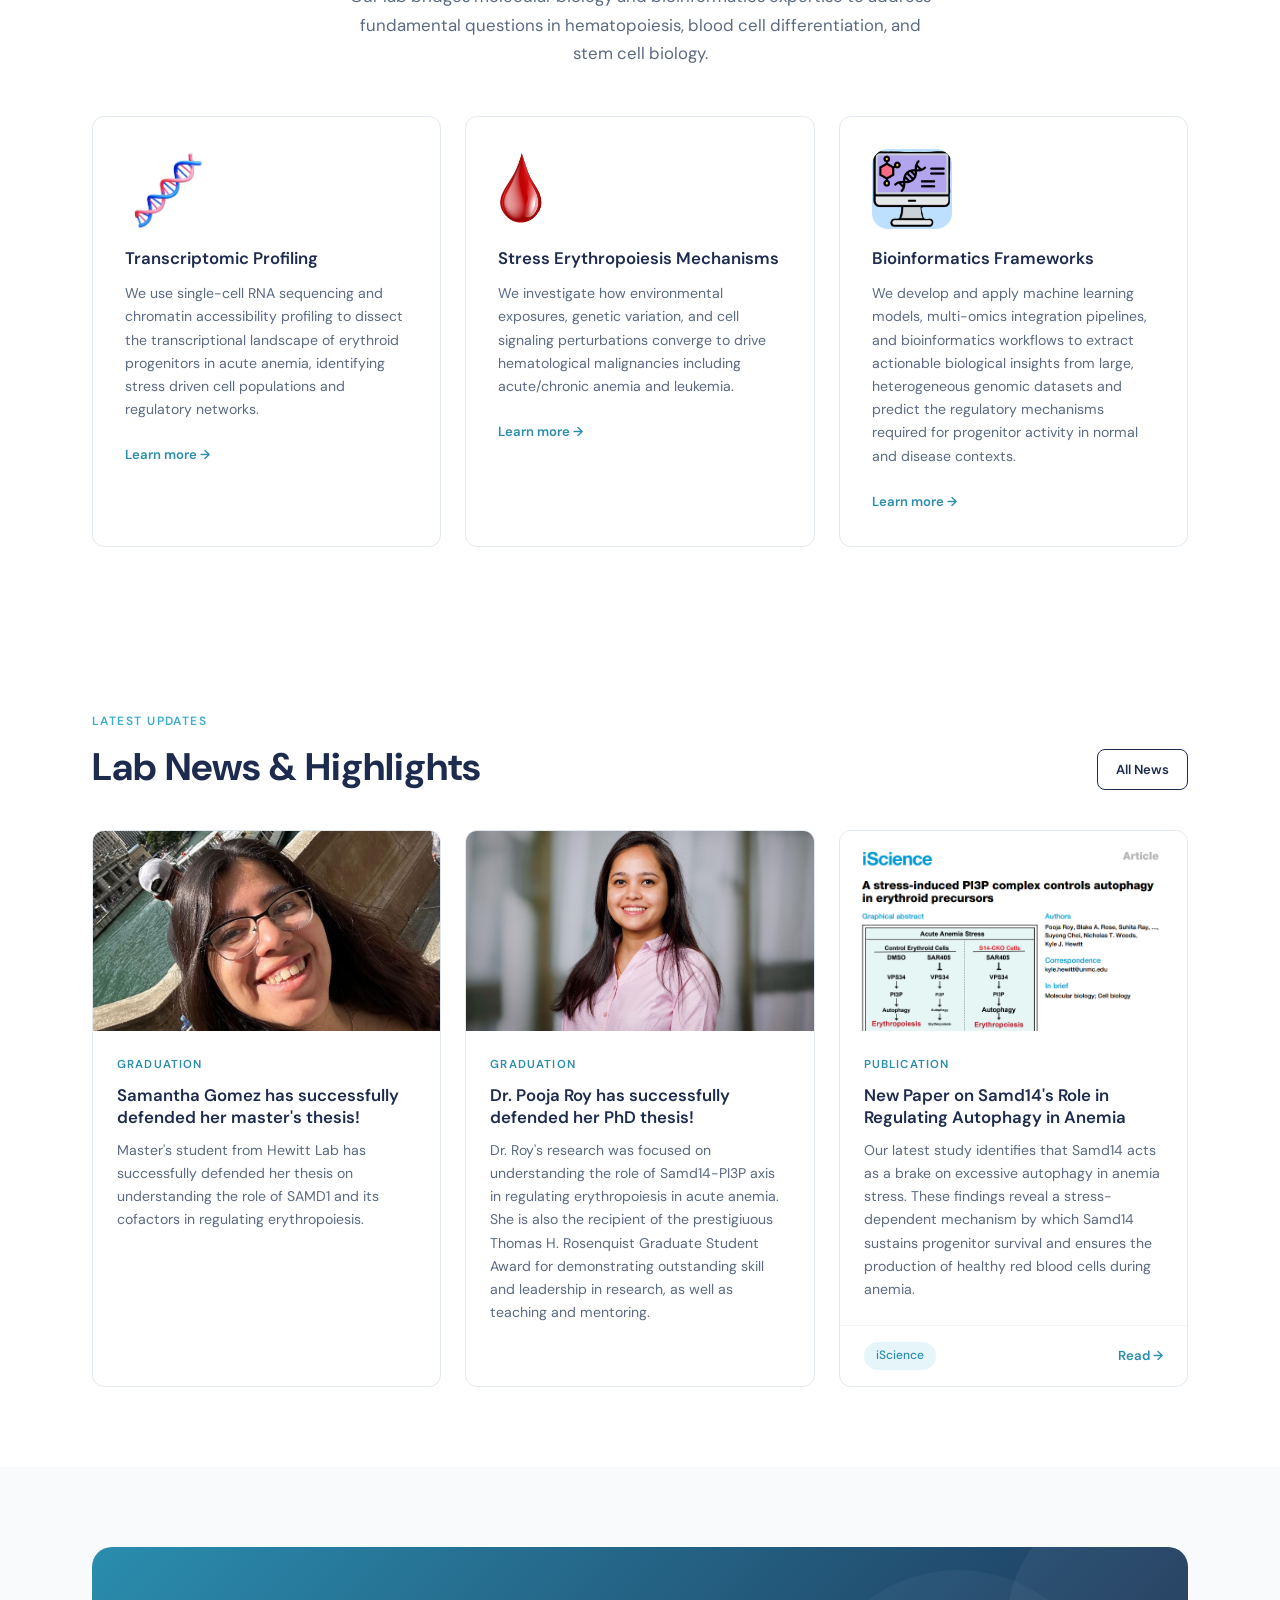
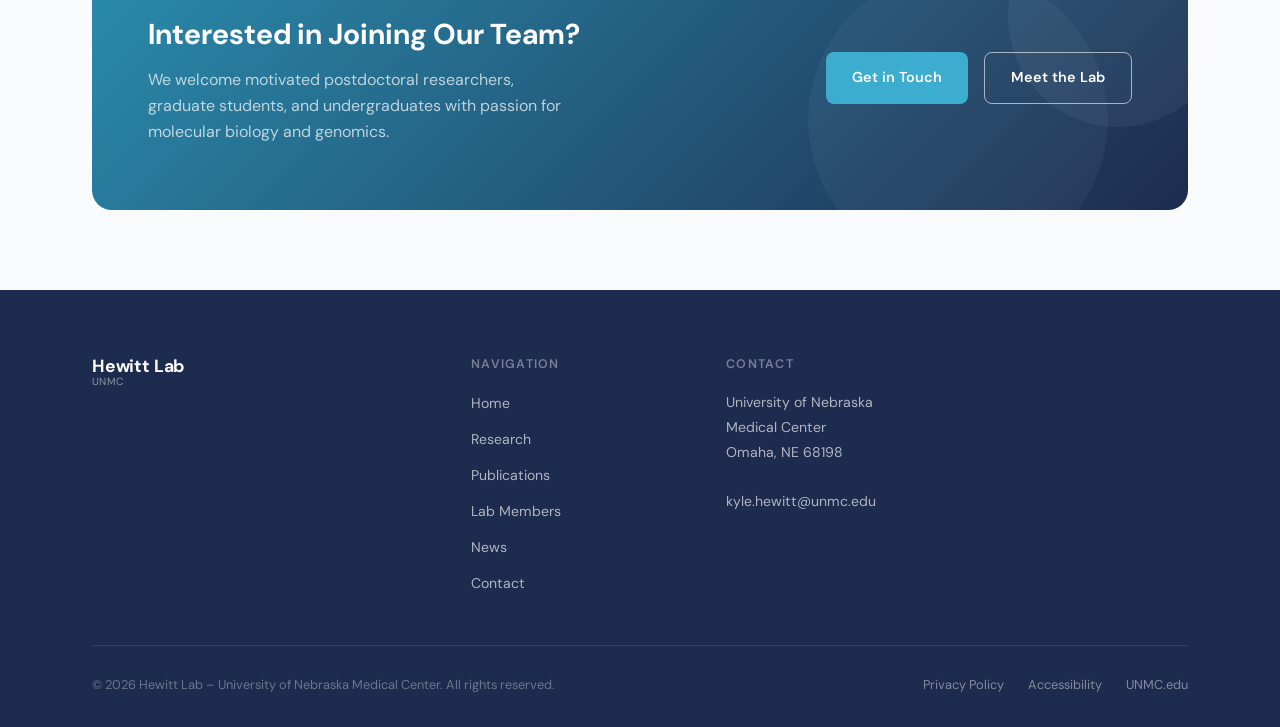
==== commit 34633cbc: "Updated edits" ====
--- a/index.html
+++ b/index.html
@@ -351,7 +351,7 @@
       </div>
 
       <div class="footer-bottom">
-        <span>&copy; 2025 Hewitt Lab &ndash; University of Nebraska Medical Center. All rights reserved.</span>
+        <span>&copy; 2026 Hewitt Lab &ndash; University of Nebraska Medical Center. All rights reserved.</span>
         <div style="display:flex; gap:1.5rem;">
           <a href="#">Privacy Policy</a>
           <a href="#">Accessibility</a>
